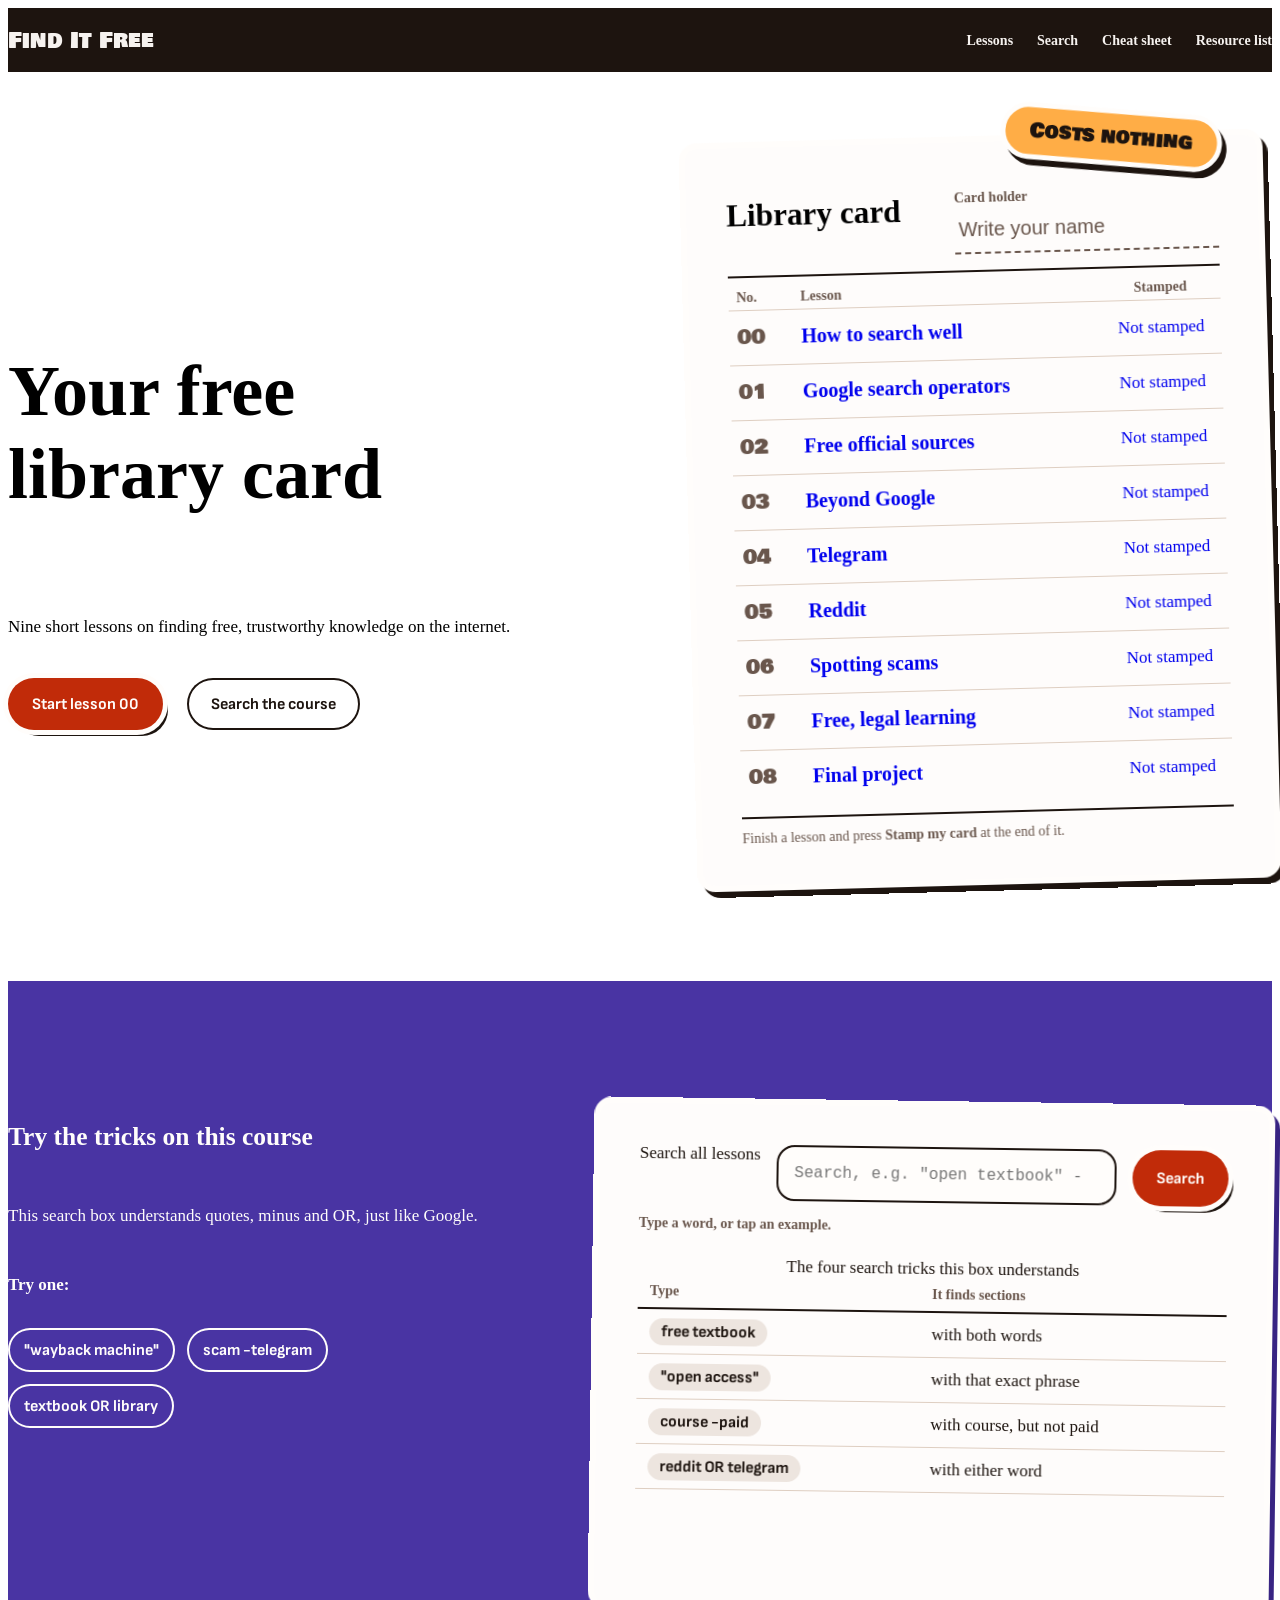
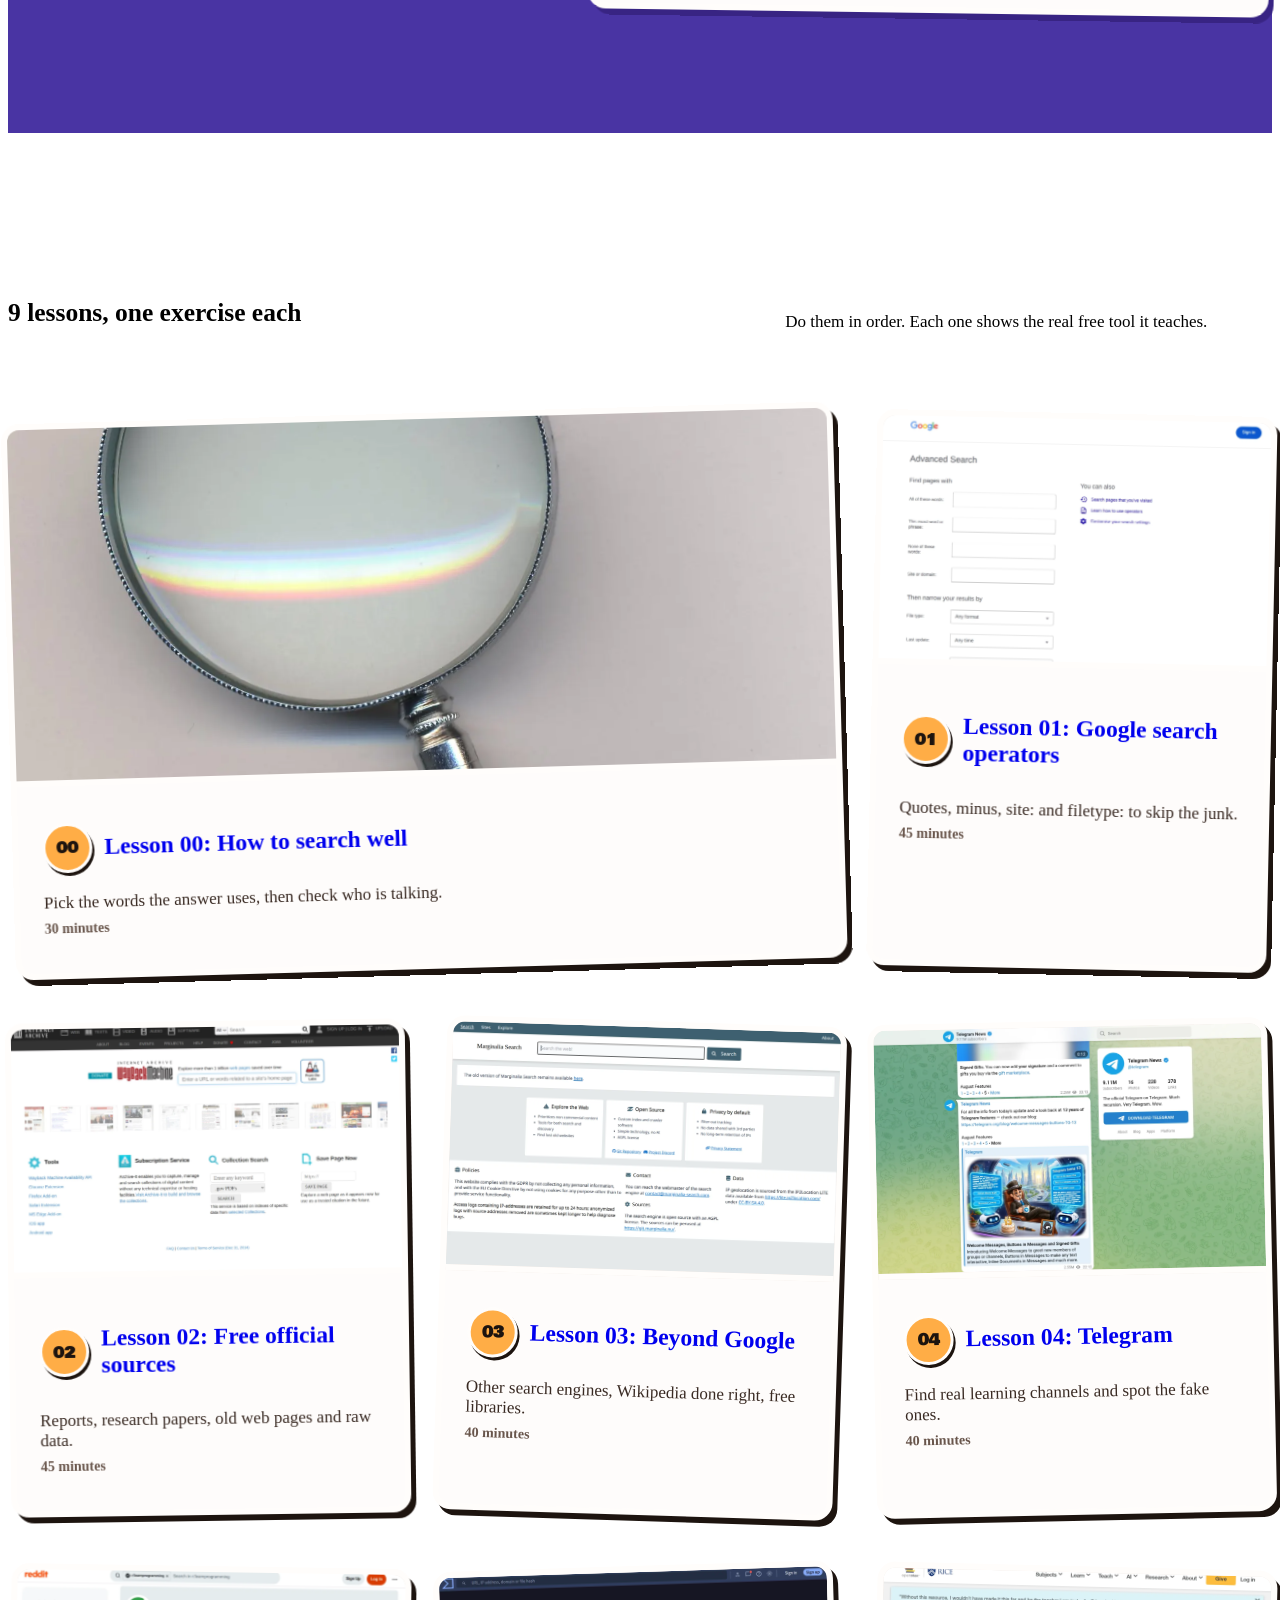
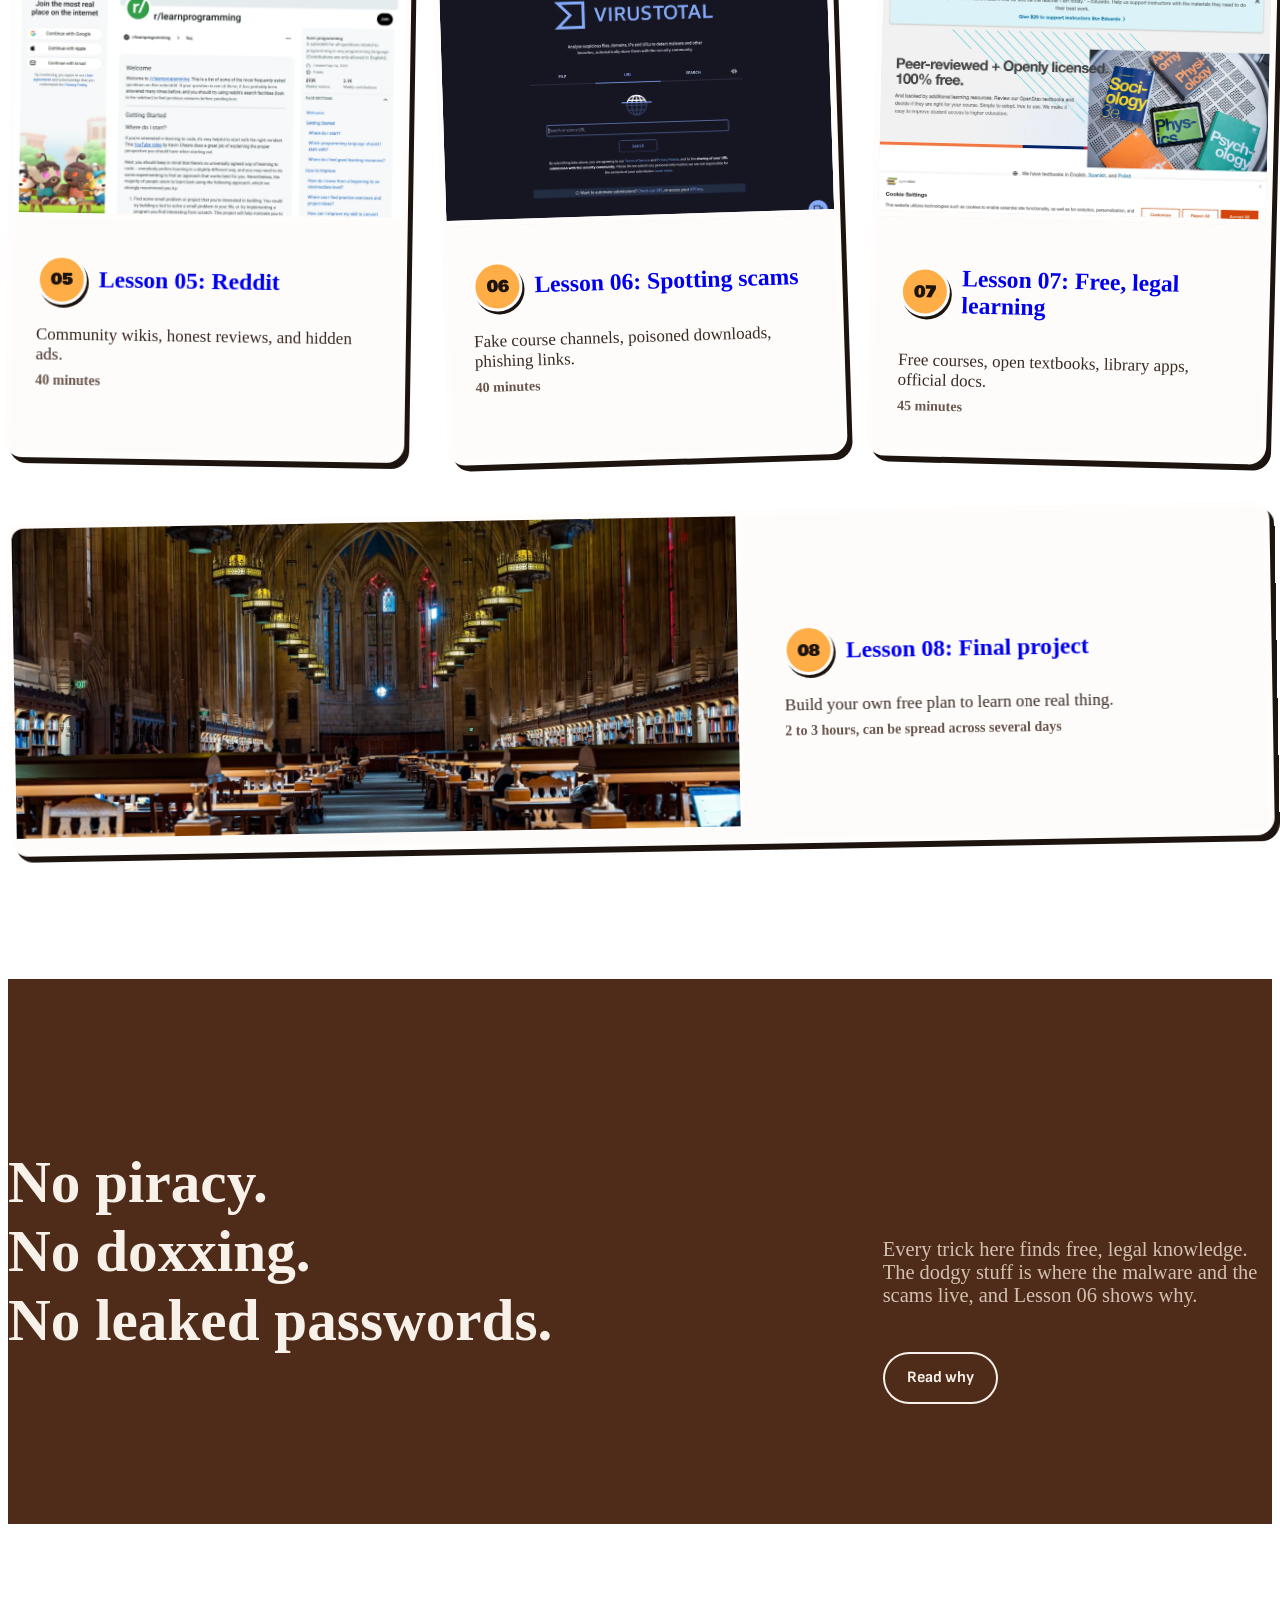
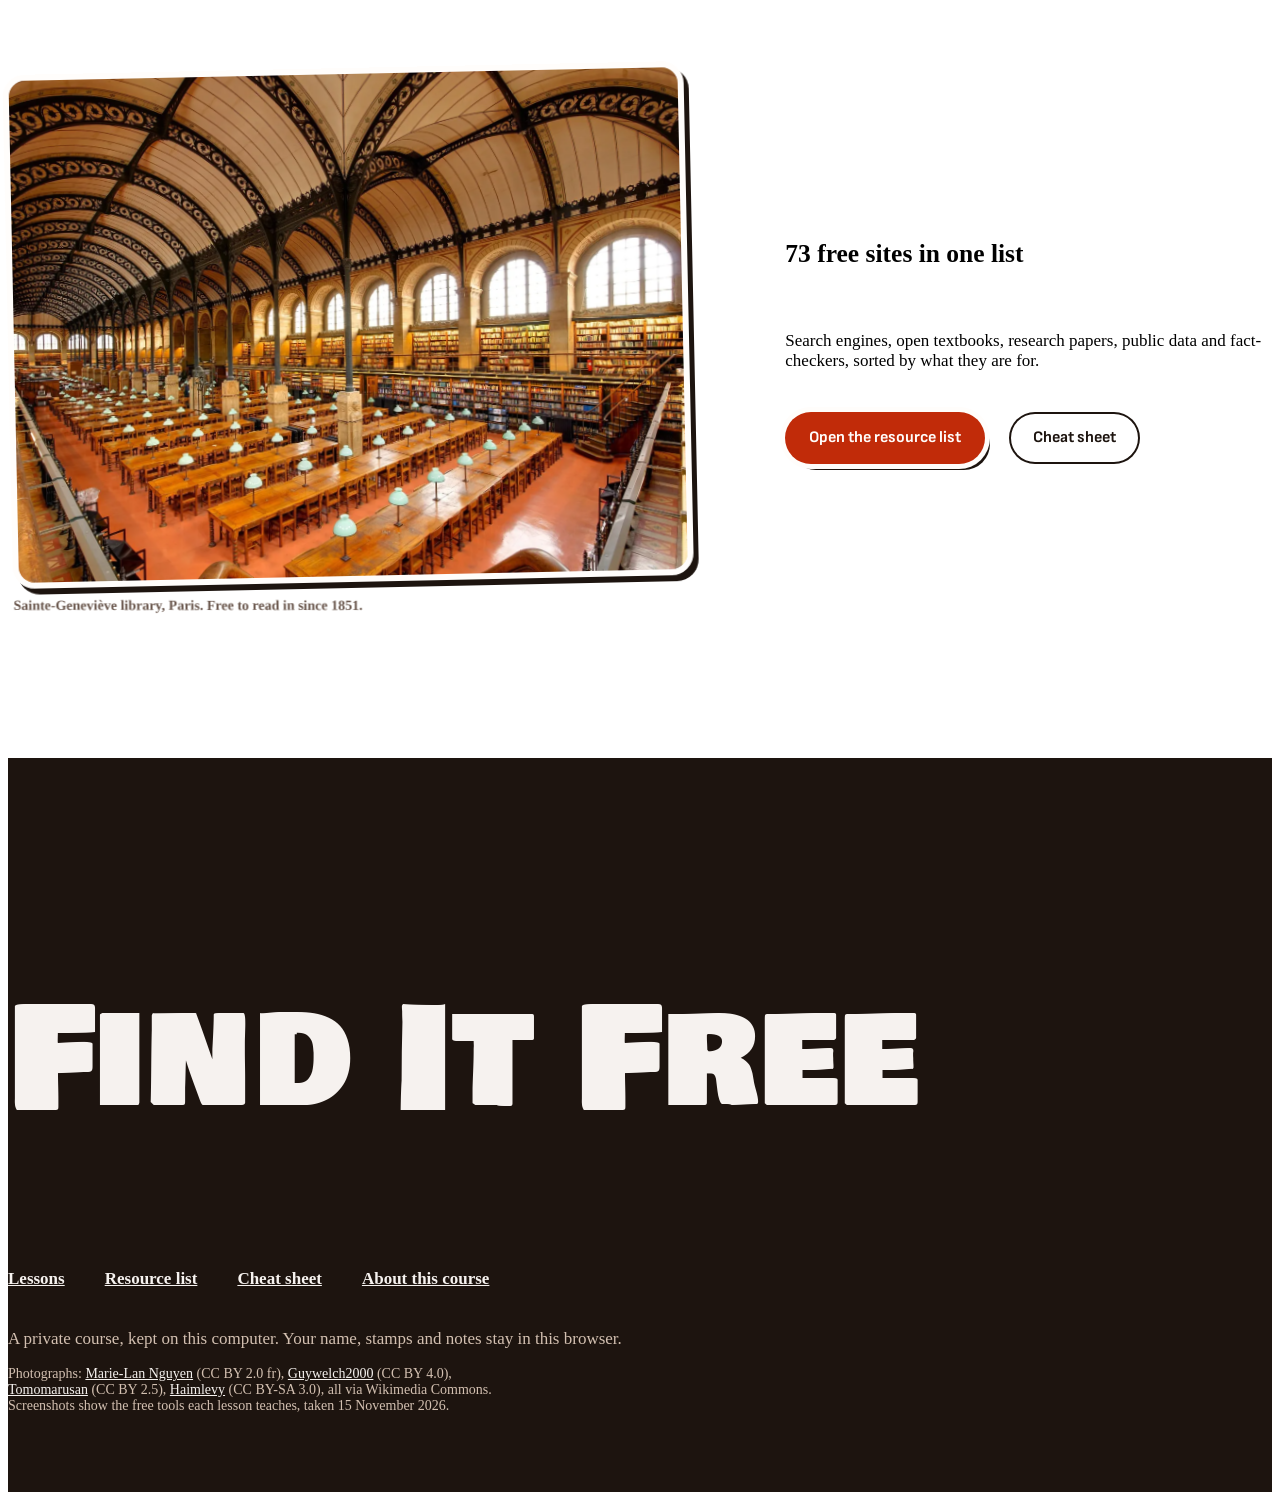
==== site/index.html @ 1a59c0ac "feat: add Find It Free course site with library card, course search and lesson reader" ====
<!doctype html>
<html lang="en">
<head>
<meta charset="utf-8">
<meta name="viewport" content="width=device-width, initial-scale=1">
<title>Find It Free</title>
<meta name="description" content="A free beginner course on finding free, trustworthy knowledge online with Google, Telegram and Reddit, and on dodging scams.">
<link rel="icon" href="assets/favicon.svg" type="image/svg+xml">
<link rel="preconnect" href="https://fonts.googleapis.com">
<link rel="preconnect" href="https://fonts.gstatic.com" crossorigin>
<link href="https://fonts.googleapis.com/css2?family=Bowlby+One+SC&family=Sofia+Sans:wght@400;700&display=swap" rel="stylesheet">
<link rel="stylesheet" href="assets/style.css">
</head>
<body>
<a class="skip" href="#main">Skip to the lessons</a>

<header class="nav">
  <div class="container nav__inner">
    <a class="wordmark" href="index.html">Find It Free</a>
    <nav aria-label="Main">
      <ul class="nav__links">
        <li><a href="#lessons">Lessons</a></li>
        <li><a href="#search">Search</a></li>
        <li><a href="lesson.html?l=cheatsheet">Cheat sheet</a></li>
        <li><a href="lesson.html?l=resources">Resource list</a></li>
      </ul>
    </nav>
  </div>
</header>

<main id="main">
  <section class="hero" aria-labelledby="hero-title">
    <div class="container hero__grid">
      <div class="hero__text">
        <h1 id="hero-title">Your free library card</h1>
        <p class="lead">Nine short lessons on finding free, trustworthy knowledge on the internet.</p>
        <div class="actions">
          <a class="btn btn--primary" id="hero-start" href="lesson.html?l=00-how-to-search-well">Start lesson 00</a>
          <a class="btn" href="#search">Search the course</a>
        </div>
      </div>

      <figure class="card-wrap">
        <div class="libcard" aria-labelledby="card-title">
          <div class="libcard__top">
            <h2 id="card-title" class="libcard__title">Library card</h2>
            <label class="libcard__holder">
              <span>Card holder</span>
              <input id="holder" type="text" autocomplete="off" maxlength="40" placeholder="Write your name">
            </label>
          </div>
          <div class="libcard__cols" aria-hidden="true"><span>No.</span><span>Lesson</span><span>Stamped</span></div>
          <ol class="libcard__rows" role="list">
<!-- build:card -->
      <li><a href="lesson.html?l=00-how-to-search-well"><span class="card-no num">00</span><span class="card-title">How to search well</span><span class="card-stamp" data-stamp="00-how-to-search-well"></span></a></li>
      <li><a href="lesson.html?l=01-google-search-operators"><span class="card-no num">01</span><span class="card-title">Google search operators</span><span class="card-stamp" data-stamp="01-google-search-operators"></span></a></li>
      <li><a href="lesson.html?l=02-google-free-sources"><span class="card-no num">02</span><span class="card-title">Free official sources</span><span class="card-stamp" data-stamp="02-google-free-sources"></span></a></li>
      <li><a href="lesson.html?l=03-beyond-google"><span class="card-no num">03</span><span class="card-title">Beyond Google</span><span class="card-stamp" data-stamp="03-beyond-google"></span></a></li>
      <li><a href="lesson.html?l=04-telegram"><span class="card-no num">04</span><span class="card-title">Telegram</span><span class="card-stamp" data-stamp="04-telegram"></span></a></li>
      <li><a href="lesson.html?l=05-reddit"><span class="card-no num">05</span><span class="card-title">Reddit</span><span class="card-stamp" data-stamp="05-reddit"></span></a></li>
      <li><a href="lesson.html?l=06-spotting-scams"><span class="card-no num">06</span><span class="card-title">Spotting scams</span><span class="card-stamp" data-stamp="06-spotting-scams"></span></a></li>
      <li><a href="lesson.html?l=07-free-legal-learning"><span class="card-no num">07</span><span class="card-title">Free, legal learning</span><span class="card-stamp" data-stamp="07-free-legal-learning"></span></a></li>
      <li><a href="lesson.html?l=08-final-project"><span class="card-no num">08</span><span class="card-title">Final project</span><span class="card-stamp" data-stamp="08-final-project"></span></a></li>
<!-- /build:card -->
          </ol>
          <p class="libcard__foot" id="card-foot" role="status">Finish a lesson and press <strong>Stamp my card</strong> at the end of it.</p>
        </div>
        <figcaption class="tag">Costs nothing</figcaption>
      </figure>
    </div>
  </section>

  <section class="search-band" id="search" aria-labelledby="search-title">
    <div class="container search-band__grid">
      <div class="search-band__head">
        <h2 id="search-title">Try the tricks on this course</h2>
        <p class="lead">This search box understands quotes, minus and OR, just like Google.</p>
        <p class="search-band__try">Try one:</p>
        <ul class="chips" role="list">
          <li><button type="button" class="chip" data-q='"wayback machine"'>"wayback machine"</button></li>
          <li><button type="button" class="chip" data-q="scam -telegram">scam -telegram</button></li>
          <li><button type="button" class="chip" data-q="textbook OR library">textbook OR library</button></li>
        </ul>
      </div>
      <div class="search-box">
        <form id="search-form" role="search" action="#search">
          <label class="visually-hidden" for="q">Search all lessons</label>
          <input id="q" name="q" type="search" autocomplete="off" spellcheck="false" placeholder='Search, e.g. "open textbook" -amazon'>
          <button class="btn btn--primary" type="submit">Search</button>
        </form>
        <p class="search-help" id="search-status" role="status" aria-live="polite">Type a word, or tap an example.</p>
        <table class="howto" id="howto">
          <caption class="visually-hidden">The four search tricks this box understands</caption>
          <thead><tr><th scope="col">Type</th><th scope="col">It finds sections</th></tr></thead>
          <tbody>
            <tr><td><kbd>free textbook</kbd></td><td>with both words</td></tr>
            <tr><td><kbd>"open access"</kbd></td><td>with that exact phrase</td></tr>
            <tr><td><kbd>course -paid</kbd></td><td>with course, but not paid</td></tr>
            <tr><td><kbd>reddit OR telegram</kbd></td><td>with either word</td></tr>
          </tbody>
        </table>
        <ol class="results" id="results" role="list"></ol>
        <noscript><p class="search-help">The search box needs JavaScript. Every lesson is still listed below.</p></noscript>
      </div>
    </div>
  </section>

  <section class="lessons" id="lessons" aria-labelledby="lessons-title">
    <div class="container">
      <div class="lessons__head">
        <h2 id="lessons-title"><!-- build:count -->
9<!-- /build:count --> lessons, one exercise each</h2>
        <p class="lead">Do them in order. Each one shows the real free tool it teaches.</p>
      </div>
      <ol class="lesson-grid" role="list">
<!-- build:grid -->
      <li class="lesson-card" style="--tilt: -1.6deg">
        <a href="lesson.html?l=00-how-to-search-well">
          <span class="shot" data-slot="lesson-00" data-kind="photo" data-alt="A magnifying glass with a black handle on white paper"><img src="images/magnifying-glass.webp" alt="A magnifying glass with a black handle on white paper" loading="lazy" decoding="async" style="object-position: 50% 30%"></span>
          <span class="lesson-card__text">
            <span class="lesson-card__head"><span class="disc num" aria-hidden="true">00</span><h3><span class="visually-hidden">Lesson 00: </span>How to search well</h3></span>
            <span class="lesson-card__blurb">Pick the words the answer uses, then check who is talking.</span>
            <small>30 minutes<span class="card-done" data-done="00-how-to-search-well"></span></small>
          </span>
        </a>
      </li>
      <li class="lesson-card" style="--tilt: 1.2deg">
        <a href="lesson.html?l=01-google-search-operators">
          <span class="shot" data-slot="lesson-01" data-kind="product" data-alt="Google Advanced Search, with boxes for exact phrase, none of these words, and site"><img src="images/google-advanced.webp" alt="Google Advanced Search, with boxes for exact phrase, none of these words, and site" loading="lazy" decoding="async" style="object-position: 0% 30%"></span>
          <span class="lesson-card__text">
            <span class="lesson-card__head"><span class="disc num" aria-hidden="true">01</span><h3><span class="visually-hidden">Lesson 01: </span>Google search operators</h3></span>
            <span class="lesson-card__blurb">Quotes, minus, site: and filetype: to skip the junk.</span>
            <small>45 minutes<span class="card-done" data-done="01-google-search-operators"></span></small>
          </span>
        </a>
      </li>
      <li class="lesson-card" style="--tilt: -0.8deg">
        <a href="lesson.html?l=02-google-free-sources">
          <span class="shot" data-slot="lesson-02" data-kind="product" data-alt="The Wayback Machine home page with its search box"><img src="images/wayback.webp" alt="The Wayback Machine home page with its search box" loading="lazy" decoding="async" style="object-position: 40% 20%"></span>
          <span class="lesson-card__text">
            <span class="lesson-card__head"><span class="disc num" aria-hidden="true">02</span><h3><span class="visually-hidden">Lesson 02: </span>Free official sources</h3></span>
            <span class="lesson-card__blurb">Reports, research papers, old web pages and raw data.</span>
            <small>45 minutes<span class="card-done" data-done="02-google-free-sources"></span></small>
          </span>
        </a>
      </li>
      <li class="lesson-card" style="--tilt: 1.8deg">
        <a href="lesson.html?l=03-beyond-google">
          <span class="shot" data-slot="lesson-03" data-kind="product" data-alt="Marginalia Search, a search engine for small non-commercial websites"><img src="images/marginalia.webp" alt="Marginalia Search, a search engine for small non-commercial websites" loading="lazy" decoding="async" style="object-position: 20% 0%"></span>
          <span class="lesson-card__text">
            <span class="lesson-card__head"><span class="disc num" aria-hidden="true">03</span><h3><span class="visually-hidden">Lesson 03: </span>Beyond Google</h3></span>
            <span class="lesson-card__blurb">Other search engines, Wikipedia done right, free libraries.</span>
            <small>40 minutes<span class="card-done" data-done="03-beyond-google"></span></small>
          </span>
        </a>
      </li>
      <li class="lesson-card" style="--tilt: -1.2deg">
        <a href="lesson.html?l=04-telegram">
          <span class="shot" data-slot="lesson-04" data-kind="product" data-alt="A public Telegram channel read in a web browser, showing subscribers and views"><img src="images/telegram.webp" alt="A public Telegram channel read in a web browser, showing subscribers and views" loading="lazy" decoding="async" style="object-position: 50% 0%"></span>
          <span class="lesson-card__text">
            <span class="lesson-card__head"><span class="disc num" aria-hidden="true">04</span><h3><span class="visually-hidden">Lesson 04: </span>Telegram</h3></span>
            <span class="lesson-card__blurb">Find real learning channels and spot the fake ones.</span>
            <small>40 minutes<span class="card-done" data-done="04-telegram"></span></small>
          </span>
        </a>
      </li>
      <li class="lesson-card" style="--tilt: 0.9deg">
        <a href="lesson.html?l=05-reddit">
          <span class="shot" data-slot="lesson-05" data-kind="product" data-alt="The r/learnprogramming FAQ wiki page on Reddit"><img src="images/reddit-wiki.webp" alt="The r/learnprogramming FAQ wiki page on Reddit" loading="lazy" decoding="async" style="object-position: 60% 20%"></span>
          <span class="lesson-card__text">
            <span class="lesson-card__head"><span class="disc num" aria-hidden="true">05</span><h3><span class="visually-hidden">Lesson 05: </span>Reddit</h3></span>
            <span class="lesson-card__blurb">Community wikis, honest reviews, and hidden ads.</span>
            <small>40 minutes<span class="card-done" data-done="05-reddit"></span></small>
          </span>
        </a>
      </li>
      <li class="lesson-card" style="--tilt: -1.8deg">
        <a href="lesson.html?l=06-spotting-scams">
          <span class="shot" data-slot="lesson-06" data-kind="product" data-alt="VirusTotal, where you can check a link or file for malware"><img src="images/virustotal.webp" alt="VirusTotal, where you can check a link or file for malware" loading="lazy" decoding="async" style="object-position: 50% 10%"></span>
          <span class="lesson-card__text">
            <span class="lesson-card__head"><span class="disc num" aria-hidden="true">06</span><h3><span class="visually-hidden">Lesson 06: </span>Spotting scams</h3></span>
            <span class="lesson-card__blurb">Fake course channels, poisoned downloads, phishing links.</span>
            <small>40 minutes<span class="card-done" data-done="06-spotting-scams"></span></small>
          </span>
        </a>
      </li>
      <li class="lesson-card" style="--tilt: 1.4deg">
        <a href="lesson.html?l=07-free-legal-learning">
          <span class="shot" data-slot="lesson-07" data-kind="product" data-alt="OpenStax, free peer-reviewed textbooks, with sociology and physics covers"><img src="images/openstax.webp" alt="OpenStax, free peer-reviewed textbooks, with sociology and physics covers" loading="lazy" decoding="async" style="object-position: 100% 45%"></span>
          <span class="lesson-card__text">
            <span class="lesson-card__head"><span class="disc num" aria-hidden="true">07</span><h3><span class="visually-hidden">Lesson 07: </span>Free, legal learning</h3></span>
            <span class="lesson-card__blurb">Free courses, open textbooks, library apps, official docs.</span>
            <small>45 minutes<span class="card-done" data-done="07-free-legal-learning"></span></small>
          </span>
        </a>
      </li>
      <li class="lesson-card" style="--tilt: -1deg">
        <a href="lesson.html?l=08-final-project">
          <span class="shot" data-slot="lesson-08" data-kind="photo" data-alt="A gothic university reading room with long tables and chandeliers"><img src="images/reading-room-seattle.webp" alt="A gothic university reading room with long tables and chandeliers" loading="lazy" decoding="async" style="object-position: 50% 50%"></span>
          <span class="lesson-card__text">
            <span class="lesson-card__head"><span class="disc num" aria-hidden="true">08</span><h3><span class="visually-hidden">Lesson 08: </span>Final project</h3></span>
            <span class="lesson-card__blurb">Build your own free plan to learn one real thing.</span>
            <small>2 to 3 hours, can be spread across several days<span class="card-done" data-done="08-final-project"></span></small>
          </span>
        </a>
      </li>
<!-- /build:grid -->
      </ol>
    </div>
  </section>

  <section class="refuse" aria-labelledby="refuse-title">
    <div class="container refuse__grid">
      <h2 id="refuse-title" class="display-s">No piracy.<br> No doxxing.<br> No leaked passwords.</h2>
      <div class="refuse__side">
        <p>Every trick here finds free, legal knowledge. The dodgy stuff is where the malware and the scams live, and Lesson 06 shows why.</p>
        <a class="btn btn--light" href="lesson.html?l=about#what-this-course-will-not-teach-and-why">Read why</a>
      </div>
    </div>
  </section>

  <section class="library" aria-labelledby="library-title">
    <div class="container library__grid">
      <figure class="library__photo">
        <span class="shot shot--big" data-slot="library" data-kind="photo" data-alt="A public library reading room"><img src="images/reading-room-paris.webp" alt="The iron-vaulted reading room of the Sainte-Genevi&egrave;ve library in Paris, with long tables and green lamps" loading="lazy" decoding="async"></span>
        <figcaption>Sainte-Genevi&egrave;ve library, Paris. Free to read in since 1851.</figcaption>
      </figure>
      <div class="library__text">
        <h2 id="library-title"><!-- build:sites -->
73<!-- /build:sites --> free sites in one list</h2>
        <p class="lead">Search engines, open textbooks, research papers, public data and fact-checkers, sorted by what they are for.</p>
        <div class="actions">
          <a class="btn btn--primary" href="lesson.html?l=resources">Open the resource list</a>
          <a class="btn" href="lesson.html?l=cheatsheet">Cheat sheet</a>
        </div>
      </div>
    </div>
  </section>
</main>

<footer class="footer">
  <div class="container">
    <p class="footer__mark">Find It Free</p>
    <ul class="footer__links" role="list">
      <li><a href="#lessons">Lessons</a></li>
      <li><a href="lesson.html?l=resources">Resource list</a></li>
      <li><a href="lesson.html?l=cheatsheet">Cheat sheet</a></li>
      <li><a href="lesson.html?l=about">About this course</a></li>
    </ul>
    <p class="footer__note">A private course, kept on this computer. Your name, stamps and notes stay in this browser.</p>
    <p class="footer__credits" data-credits>Photographs: <a href="https://commons.wikimedia.org/wiki/File:Salle_de_lecture_Bibliotheque_Sainte-Genevieve_n03.jpg">Marie-Lan Nguyen</a> (CC BY 2.0 fr), <a href="https://commons.wikimedia.org/wiki/File:Suzzallo_Reading_Room_University_of_Washington_restoration_Seattle_Washington_2026.jpg">Guywelch2000</a> (CC BY 4.0), <a href="https://commons.wikimedia.org/w/index.php?curid=621952">Tomomarusan</a> (CC BY 2.5), <a href="https://commons.wikimedia.org/w/index.php?curid=15309871">Haimlevy</a> (CC BY-SA 3.0), all via Wikimedia Commons. Screenshots show the free tools each lesson teaches, taken 15 November 2026.</p>
  </div>
</footer>

<script src="assets/course-data.js"></script>
<script src="assets/app.js"></script>
</body>
</html>
---- site/assets/style.css ----
/* Hallmark · shape: Catalogue (a card index of lessons) · genre: playful · theme: Sticker (deal 2/3, seed fun-non-corporate-course-teaching-3943·2b06079f·2026-11-15·r0), recoloured by request (red-orange, orange, brown, white, black, indigo) · job: join · draw: manual
 * hero: Stage, the library card on 7 columns · nav: edge-aligned, wordmark and four links · footer: mast · imagery: screenshots 7 (the tools each lesson teaches), library photos 4 (Wikimedia Commons) · signature: the library card that gets a date stamp per finished lesson · sticker: sheet
 * axes: light/display-heavy/chromatic-red-orange · posture: full-palette (vermilion acts, marigold marks, brown band, indigo field) · contrast: pass · fold: pass · v2.0.0 */
/* Hallmark · pre-emit critique: P4 H4 E4 S4 R3 V4 · weakest: R (nine identical-shape lesson cards), broken with alternate tilts, a lead card spanning two columns and real screenshots per card */
@import url("../tokens.css");
@import url("../base.css");

/* ---------- Page ---------- */
body { font-size: 1.0625rem; }
a:hover { text-decoration-color: var(--color-accent); }
.num { font-variant-numeric: tabular-nums; }
.skip { position: absolute; left: var(--space-md); top: -100px; z-index: var(--z-tooltip); background: var(--color-ink); color: var(--color-paper); padding: var(--space-xs) var(--space-md); border-radius: var(--radius-pill); }
.skip:focus-visible { top: var(--space-md); }
:focus-visible { outline: 3px solid var(--color-focus); outline-offset: 3px; }

/* ---------- Buttons ---------- */
.btn { display: inline-flex; align-items: center; justify-content: center; min-height: 52px; padding: 0 var(--space-lg); border: 0; border-radius: var(--radius-pill); background: transparent; color: var(--color-ink); font-family: var(--font-body); font-weight: 700; font-size: var(--text-md); text-decoration: none; cursor: pointer; box-shadow: inset 0 0 0 2px var(--color-ink); transition: translate var(--dur-micro) var(--ease-out), background-color var(--dur-micro) var(--ease-out), box-shadow var(--dur-micro) var(--ease-out); }
.btn:hover { background: var(--color-paper-2); }
.btn:active { translate: 1px 1px; }
.btn--primary { background: var(--color-accent); color: var(--color-accent-ink); box-shadow: 0 0 0 5px var(--color-white), var(--shadow-card); }
.btn--primary:hover { background: var(--color-accent-deep); }
.btn--primary:active { translate: 4px 5px; box-shadow: 0 0 0 5px var(--color-white), var(--shadow-press); }
.btn--light { color: var(--color-brown-ink); box-shadow: inset 0 0 0 2px var(--color-brown-ink); }
.btn--light:hover { background: var(--color-ink-2); }
.btn:disabled { opacity: 0.5; cursor: not-allowed; }
.actions { display: flex; flex-wrap: wrap; gap: var(--space-md) var(--space-lg); align-items: center; }

/* ---------- Nav ---------- */
.nav { position: sticky; top: 0; z-index: var(--z-sticky-nav); background: var(--color-ink); color: var(--color-paper); }
.nav__inner { display: flex; align-items: center; justify-content: space-between; gap: var(--space-lg); min-height: 64px; }
.wordmark { font-family: var(--font-display); font-size: 1.375rem; color: var(--color-paper); text-decoration: none; white-space: nowrap; }
.wordmark:hover { color: var(--color-accent-2); }
.nav__links { display: flex; gap: var(--space-lg); list-style: none; margin: 0; padding: 0; }
.nav__links a { color: var(--color-paper); font-weight: 700; font-size: var(--text-sm); text-decoration: none; padding: var(--space-xs) 0; }
.nav__links a:hover { color: var(--color-accent-2); text-decoration: underline; text-decoration-thickness: 2px; }

/* ---------- Hero: the library card ---------- */
.hero { padding-block: var(--space-2xl) var(--space-3xl); }
.hero__grid { display: grid; grid-template-columns: minmax(0, 6fr) minmax(0, 6fr); gap: var(--space-3xl); align-items: center; min-height: calc(100svh - 64px - var(--space-2xl) - var(--space-3xl)); }
.hero__text { display: grid; gap: var(--space-lg); }
.hero h1 { font-size: min(var(--text-display), 4.5rem); max-width: 13ch; }

.card-wrap { --card-tilt: -1.5deg; position: relative; margin: 0; rotate: var(--card-tilt); animation: stuck-down var(--dur-long) var(--ease-out) both; animation-delay: 120ms; }
@keyframes stuck-down { from { opacity: 0; translate: 0 24px; rotate: -6deg; } to { opacity: 1; translate: 0 0; rotate: var(--card-tilt); } }
.libcard { background: var(--color-paper-3); border: 6px solid var(--color-white); border-radius: var(--radius-card); box-shadow: var(--shadow-card); padding: var(--space-lg) var(--space-xl) var(--space-lg); }
.libcard__top { display: flex; flex-wrap: wrap; align-items: end; justify-content: space-between; gap: var(--space-md); padding-bottom: var(--space-md); border-bottom: var(--rule-bar) solid var(--color-ink); }
.libcard__title { font-size: var(--text-2xl); max-width: none; }
.libcard__holder { display: grid; gap: var(--space-3xs); font-size: var(--text-sm); font-weight: 700; color: var(--color-muted); }
.libcard__holder input { width: min(16rem, 60vw); min-height: 44px; border: 0; border-bottom: var(--rule-bar) dashed var(--color-muted); background: transparent; color: var(--color-ink); font-size: var(--text-lg); font-weight: 700; padding: 0 var(--space-2xs); }
.libcard__holder input::placeholder { color: var(--color-muted); font-weight: 400; }
.libcard__holder input:focus-visible { outline-offset: 2px; border-bottom-color: var(--color-focus); }
.libcard__cols, .libcard__rows a { display: grid; grid-template-columns: 3rem minmax(0, 1fr) 6.5rem; gap: var(--space-md); align-items: center; }
.libcard__cols { padding: var(--space-sm) var(--space-xs) var(--space-2xs); font-size: var(--text-sm); font-weight: 700; color: var(--color-muted); }
.libcard__cols span:last-child { text-align: center; }
.libcard__rows { list-style: none; margin: 0; padding: 0; }
.libcard__rows li { border-top: var(--rule-hair) solid var(--color-rule); }
.libcard__rows a { min-height: 46px; padding: var(--space-2xs) var(--space-xs); text-decoration: none; border-radius: 8px; transition: background-color var(--dur-micro) var(--ease-out); }
.libcard__rows a:hover { background: var(--color-paper-2); }
.libcard__rows a:hover .card-title { text-decoration: underline; text-decoration-color: var(--color-accent); text-decoration-thickness: 2px; }
.card-no { font-family: var(--font-display); font-size: var(--text-lg); color: var(--color-muted); }
.card-title { font-weight: 700; font-size: var(--text-lg); line-height: 1.25; }
.card-stamp { display: flex; justify-content: center; }
.libcard__foot { margin-top: var(--space-sm); padding-top: var(--space-sm); border-top: var(--rule-bar) solid var(--color-ink); font-size: var(--text-sm); color: var(--color-muted); }
.tag { position: absolute; top: calc(var(--space-lg) * -1); right: var(--space-xl); rotate: 6deg; background: var(--color-accent-2); color: var(--color-ink); font-family: var(--font-display); font-size: var(--text-lg); padding: var(--space-xs) var(--space-lg); border: 5px solid var(--color-white); border-radius: var(--radius-pill); box-shadow: var(--shadow-card); }

/* The stamp: what you earn. Vermilion acts. */
.stamp { display: inline-block; rotate: -6deg; background: var(--color-accent); color: var(--color-accent-ink); font-family: var(--font-display); font-size: var(--text-sm); line-height: 1; padding: var(--space-xs) var(--space-sm); border: 3px solid var(--color-white); border-radius: var(--radius-pill); box-shadow: 2px 3px 0 var(--color-ink); white-space: nowrap; }
.stamp--big { font-size: var(--text-xl); padding: var(--space-xs) var(--space-lg); border-width: 5px; box-shadow: var(--shadow-card); }
.stamp.lands { animation: stamp-lands var(--dur-short) var(--ease-out); }
@keyframes stamp-lands { from { scale: 1.3; opacity: 0; } to { scale: 1; opacity: 1; } }

/* ---------- Search band: the indigo field ---------- */
.search-band { background: var(--color-indigo); color: var(--color-indigo-ink); padding-block: var(--section-gap-s); }
.search-band__grid { display: grid; grid-template-columns: minmax(0, 5fr) minmax(0, 7fr); gap: var(--space-3xl); align-items: start; }
.search-band__head { display: grid; gap: var(--space-md); }
.search-band__try { font-weight: 700; margin-top: var(--space-md); }
.chips { display: flex; flex-wrap: wrap; gap: var(--space-sm); list-style: none; margin: 0; padding: 0; }
.chip { min-height: 44px; padding: 0 var(--space-md); border: 0; border-radius: var(--radius-pill); background: transparent; color: var(--color-indigo-ink); font-family: var(--font-body); font-weight: 700; font-size: var(--text-md); cursor: pointer; box-shadow: inset 0 0 0 2px var(--color-indigo-ink); transition: background-color var(--dur-micro) var(--ease-out), color var(--dur-micro) var(--ease-out); }
.chip:hover { background: var(--color-indigo-ink); color: var(--color-indigo-deep); }
.search-box { background: var(--color-paper-3); color: var(--color-ink); border: 6px solid var(--color-white); border-radius: var(--radius-card); box-shadow: 5px 6px 0 var(--color-indigo-deep); padding: var(--space-xl); rotate: 0.8deg; min-height: 420px; }
.search-box form { display: flex; gap: var(--space-md); }
.search-box input { flex: 1; min-width: 0; min-height: 56px; padding: 0 var(--space-md); border: 2px solid var(--color-ink); border-radius: var(--radius-card); background: var(--color-white); color: var(--color-ink); font-family: var(--font-code); font-size: var(--text-md); }
.search-box input:focus-visible { outline-offset: 2px; }
.search-help { margin-top: var(--space-md); font-size: var(--text-sm); font-weight: 700; color: var(--color-muted); }
.results { list-style: none; margin: var(--space-md) 0 0; padding: 0; max-height: 34rem; overflow-y: auto; }
.results li + li { border-top: var(--rule-hair) solid var(--color-rule); }
.results a { display: grid; gap: var(--space-3xs); padding: var(--space-md) var(--space-xs); text-decoration: none; border-radius: 8px; }
.results a:hover { background: var(--color-paper-2); }
.results__where { font-size: var(--text-sm); font-weight: 700; color: var(--color-muted); }
.results__head { font-weight: 700; font-size: var(--text-lg); }
.results__snip { font-size: var(--text-sm); line-height: 1.5; color: var(--color-ink-2); }
.howto { width: 100%; margin-top: var(--space-lg); border-collapse: collapse; }
.howto th { text-align: left; font-size: var(--text-sm); font-weight: 700; color: var(--color-muted); padding: var(--space-xs) var(--space-sm); border-bottom: var(--rule-bar) solid var(--color-ink); }
.howto td { padding: var(--space-sm); border-bottom: var(--rule-hair) solid var(--color-rule); }
.howto kbd { font-family: var(--font-body); font-weight: 700; font-size: var(--text-md); background: var(--color-paper-2); border-radius: var(--radius-pill); padding: var(--space-2xs) var(--space-sm); white-space: nowrap; }
mark { background: var(--color-accent-2); color: var(--color-ink); border-radius: 4px; padding: 0 var(--space-3xs); }

/* ---------- The lessons ---------- */
.lessons { padding-block: var(--section-gap); }
.lessons__head { display: grid; grid-template-columns: minmax(0, 7fr) minmax(0, 5fr); gap: var(--space-md); align-items: end; column-gap: var(--space-3xl); margin-bottom: var(--space-2xl); }
.lesson-grid { display: grid; grid-template-columns: repeat(3, minmax(0, 1fr)); gap: var(--space-2xl) var(--gap-columns); list-style: none; margin: 0; padding: 0; }
.lesson-card { rotate: var(--tilt, 0deg); }
.lesson-card > a { display: grid; grid-template-rows: auto 1fr; height: 100%; background: var(--color-paper-3); border: 6px solid var(--color-white); border-radius: var(--radius-card); box-shadow: var(--shadow-card); text-decoration: none; overflow: hidden; transition: translate var(--dur-micro) var(--ease-out), rotate var(--dur-micro) var(--ease-out), box-shadow var(--dur-micro) var(--ease-out); }
.lesson-card > a:hover { translate: 0 -2px; rotate: 1deg; }
.lesson-card > a:active { translate: 4px 5px; box-shadow: var(--shadow-press); }
.lesson-card:first-child { grid-column: span 2; }
.lesson-card:last-child { grid-column: 1 / -1; }
.lesson-card:last-child > a { grid-template-columns: minmax(0, 7fr) minmax(0, 5fr); grid-template-rows: none; }
.lesson-card:last-child .shot { aspect-ratio: 21 / 9; border-bottom: 0; border-right: 6px solid var(--color-white); }
.lesson-card:last-child .lesson-card__text { align-content: center; padding: var(--space-xl); }
.lesson-card .shot { aspect-ratio: 16 / 10; border-bottom: 6px solid var(--color-white); }
.lesson-card:first-child .shot { aspect-ratio: 21 / 9; }
.lesson-card__text { display: grid; gap: var(--space-xs); padding: var(--space-lg) var(--space-lg) var(--space-lg); align-content: start; }
.lesson-card__head { display: flex; gap: var(--space-sm); align-items: center; }
.lesson-card h3 { font-size: var(--text-title); }
.lesson-card__blurb { color: var(--color-ink-2); }
.lesson-card small { font-size: var(--text-sm); font-weight: 700; color: var(--color-muted); }
.disc { display: inline-grid; place-items: center; flex-shrink: 0; width: 2.75rem; height: 2.75rem; border-radius: 50%; background: var(--color-accent-2); color: var(--color-ink); font-family: var(--font-display); font-size: var(--text-md); border: 3px solid var(--color-white); box-shadow: 2px 3px 0 var(--color-ink); }
.disc--big { width: 5.5rem; height: 5.5rem; font-size: var(--text-2xl); border-width: 5px; box-shadow: var(--shadow-card); rotate: -4deg; }

/* ---------- The refusals: brown band ---------- */
.refuse { background: var(--color-brown); color: var(--color-brown-ink); padding-block: var(--section-gap-s); }
.refuse__grid { display: grid; grid-template-columns: minmax(0, 8fr) minmax(0, 4fr); gap: var(--space-3xl); align-items: end; }
.refuse h2 { font-size: var(--text-display-s); max-width: none; text-wrap: initial; }
.refuse__side { display: grid; gap: var(--space-lg); justify-items: start; }
.refuse__side p { color: var(--color-brown-mute); font-size: var(--text-lead); }

/* ---------- Library photo split ---------- */
.library { padding-block: var(--section-gap); }
.library__grid { display: grid; grid-template-columns: minmax(0, 7fr) minmax(0, 5fr); gap: var(--space-3xl); align-items: center; }
.library__photo { margin: 0; rotate: -1.2deg; }
.library__photo figcaption { margin-top: var(--space-md); font-size: var(--text-sm); font-weight: 700; color: var(--color-muted); rotate: 1.2deg; }
.library__text { display: grid; gap: var(--space-lg); }

/* ---------- Pictures in die-cut frames ---------- */
.shot { display: block; position: relative; overflow: hidden; background: var(--color-slot); }
.shot > img { position: absolute; inset: 0; width: 100%; height: 100%; object-fit: cover; }
.shot--big, .shot--lesson { aspect-ratio: 4 / 3; border: 6px solid var(--color-white); border-radius: var(--radius-photo); box-shadow: var(--shadow-card); }
.shot--lesson { aspect-ratio: 16 / 9; }

/* ---------- Footer ---------- */
.footer { background: var(--color-ink); color: var(--color-paper); padding-block: var(--space-3xl) var(--space-2xl); }
.footer__mark { font-family: var(--font-display); font-size: clamp(3rem, 11vw, 10rem); line-height: 0.95; color: var(--color-paper); }
.footer__links { display: flex; flex-wrap: wrap; gap: var(--space-md) var(--space-xl); list-style: none; margin: var(--space-xl) 0 0; padding: 0; }
.footer__links a { font-weight: 700; color: var(--color-paper); }
.footer__note { margin-top: var(--space-xl); color: var(--color-brown-mute); }
.footer__credits { margin-top: var(--space-md); max-width: 75ch; font-size: var(--text-sm); color: var(--color-brown-mute); }
.footer__credits a { color: var(--color-paper); }
.footer--small .footer__mark { font-size: clamp(2.5rem, 7vw, 6rem); }

/* ---------- Lesson page ---------- */
.lesson-head { padding-block: var(--space-2xl) var(--space-xl); background: var(--color-paper-2); }
.lesson-head__grid { display: flex; gap: var(--space-xl); align-items: center; }
.lesson-head h1 { font-size: min(var(--text-display), 4rem); max-width: 18ch; }
.lesson-head__meta { margin-top: var(--space-sm); font-weight: 700; color: var(--color-muted); }
.lesson-layout { display: grid; grid-template-columns: minmax(0, 1fr) 21rem; gap: var(--space-3xl); align-items: start; padding-block: var(--space-2xl) var(--space-xl); }
.page-extra .lesson-layout { grid-template-columns: minmax(0, 1fr) 18rem; }

.prose { max-width: 70ch; font-size: 1.125rem; line-height: 1.65; }
.prose:focus { outline: none; }
.prose > * + * { margin-top: var(--space-md); }
.prose h2 { font-size: var(--text-2xl); margin-top: var(--space-2xl); max-width: 26ch; scroll-margin-top: 88px; }
.prose h3 { font-family: var(--font-body); font-weight: 700; font-size: var(--text-xl); margin-top: var(--space-xl); scroll-margin-top: 88px; }
.prose h2 + *, .prose h3 + * { margin-top: var(--space-sm); }
.prose p, .prose li { max-width: 68ch; }
.prose ul, .prose ol { padding-left: 1.4em; }
.prose li + li { margin-top: var(--space-xs); }
.prose li::marker { color: var(--color-accent); font-weight: 700; }
.prose a { color: var(--color-ink); text-decoration-color: var(--color-accent); text-decoration-thickness: 2px; }
.prose a:hover { background: var(--color-accent-2); }
.prose strong { font-weight: 700; }
.prose hr { border: 0; border-top: var(--rule-bar) dashed var(--color-rule); margin-block: var(--space-2xl); }
.prose code { font-family: var(--font-code); font-size: 0.88em; background: var(--color-paper-2); border-radius: 6px; padding: 0.1em 0.35em; overflow-wrap: anywhere; }
.prose pre { background: var(--color-ink); color: var(--color-paper); border-radius: var(--radius-card); padding: var(--space-lg); overflow-x: auto; }
.prose pre code { background: none; padding: 0; color: inherit; font-size: 0.95rem; line-height: 1.7; overflow-wrap: normal; }
.prose blockquote { margin: var(--space-lg) 0 0; padding: var(--space-md) var(--space-lg); background: var(--color-paper-3); border: 3px solid var(--color-accent-2); border-radius: var(--radius-card); }
.prose blockquote > * + * { margin-top: var(--space-xs); }
.prose details { padding: var(--space-md) var(--space-lg); background: var(--color-paper-2); border-radius: var(--radius-card); }
.prose summary { font-weight: 700; cursor: pointer; }
.table-wrap { overflow-x: auto; max-width: 100%; }
.table-wrap:focus-visible { outline-offset: 2px; }
.prose table { width: 100%; border-collapse: collapse; font-size: 1rem; line-height: 1.45; }
.prose th { text-align: left; font-size: var(--text-sm); font-weight: 700; color: var(--color-muted); padding: var(--space-xs) var(--space-sm); border-bottom: var(--rule-bar) solid var(--color-ink); }
.prose td { padding: var(--space-sm); border-bottom: var(--rule-hair) solid var(--color-rule); vertical-align: top; }
.lesson-shot { margin: var(--space-xl) 0 var(--space-md); rotate: -0.8deg; }
.page-extra .prose { max-width: 75ch; }

/* The exercise: the part you do. Marigold edge. */
.exercise { margin-top: var(--space-2xl); padding: var(--space-xl); background: var(--color-paper-3); border: 6px solid var(--color-accent-2); border-radius: var(--radius-card); box-shadow: var(--shadow-card); }
.exercise > * + * { margin-top: var(--space-md); }
.exercise h2 { margin-top: 0; }
.exercise > ol, .exercise > ul { list-style: none; padding-left: 0; counter-reset: step; }
.exercise li.has-tick { position: relative; padding-left: 3rem; counter-increment: step; }
.exercise .tick { position: absolute; left: 0; top: 0.1em; width: 1.75rem; height: 1.75rem; margin: 0; accent-color: var(--color-accent); cursor: pointer; }
.exercise li.has-tick:has(> .tick:checked) { color: var(--color-muted); }

/* The side column */
.side { position: sticky; top: 88px; display: grid; gap: var(--space-xl); }
.side__title { display: block; font-family: var(--font-display); font-size: var(--text-lg); font-weight: 400; line-height: 1.1; }
.side__card { position: relative; display: grid; gap: var(--space-md); justify-items: start; padding: var(--space-lg); background: var(--color-paper-3); border: 6px solid var(--color-white); border-radius: var(--radius-card); box-shadow: var(--shadow-card); rotate: 1deg; }
.side__card .stamp--big { position: absolute; right: var(--space-md); top: calc(var(--space-md) * -1); }
.side__status { font-size: var(--text-sm); color: var(--color-ink-2); }
.side__toc ol { list-style: none; margin: var(--space-sm) 0 0; padding: 0; display: grid; gap: var(--space-2xs); }
.side__toc a { display: block; padding: var(--space-2xs) 0; font-size: var(--text-sm); font-weight: 700; color: var(--color-ink-2); text-decoration: none; }
.side__toc a:hover { color: var(--color-ink); text-decoration: underline; text-decoration-color: var(--color-accent); text-decoration-thickness: 2px; }
.side__notes { display: grid; gap: var(--space-sm); }
.side__notes textarea { width: 100%; padding: var(--space-sm); border: 2px solid var(--color-ink); border-radius: var(--radius-card); background: var(--color-white); color: var(--color-ink); font-size: var(--text-md); line-height: 1.5; resize: vertical; }
.side__hint { font-size: var(--text-sm); color: var(--color-muted); }

.pager { display: flex; justify-content: space-between; gap: var(--space-lg); padding-block: var(--space-xl) var(--space-3xl); }
.pager__link { display: grid; gap: var(--space-3xs); min-width: min(100%, 18rem); padding: var(--space-md) var(--space-lg); background: var(--color-paper-3); border: 6px solid var(--color-white); border-radius: var(--radius-card); box-shadow: var(--shadow-card); text-decoration: none; transition: translate var(--dur-micro) var(--ease-out), box-shadow var(--dur-micro) var(--ease-out); }
.pager__link:hover { translate: 0 -2px; }
.pager__link:active { translate: 4px 5px; box-shadow: var(--shadow-press); }
.pager__link small { font-size: var(--text-sm); font-weight: 700; color: var(--color-muted); }
.pager__link span { font-family: var(--font-display); font-size: var(--text-lg); }
.pager__link--next { margin-left: auto; background: var(--color-accent); color: var(--color-accent-ink); }
.pager__link--next small { color: var(--color-accent-ink); }

/* ---------- Responsive ---------- */
@media (max-width: 75rem) {
  .lesson-card:first-child { grid-column: auto; }
  .lesson-card:first-child .shot { aspect-ratio: 16 / 10; }
  .hero__grid, .search-band__grid, .library__grid { grid-template-columns: minmax(0, 1fr); gap: var(--space-2xl); }
  .hero__grid { min-height: 0; }
  .lesson-grid { grid-template-columns: repeat(2, minmax(0, 1fr)); }
  .lesson-layout, .page-extra .lesson-layout { grid-template-columns: minmax(0, 1fr); }
  .side { position: static; }
}
@media (max-width: 60rem) {
  .nav__links { gap: var(--space-md); }
  .lessons__head, .refuse__grid { grid-template-columns: minmax(0, 1fr); }
}
@media (max-width: 40rem) {
  .nav__links li:nth-child(n+3) { display: none; }
  .hero { padding-block: var(--space-xl) var(--space-2xl); }
  .libcard { padding: var(--space-md); }
  .libcard__cols, .libcard__rows a { grid-template-columns: 2.25rem minmax(0, 1fr) 5.25rem; gap: var(--space-xs); }
  .card-title { font-size: var(--text-md); }
  .card-wrap { --card-tilt: 0deg; }
  .lesson-card, .search-box, .library__photo, .side__card { rotate: 0deg; }
  .lesson-grid { grid-template-columns: minmax(0, 1fr); }
  .lesson-card:first-child { grid-column: auto; }
  .lesson-card:first-child .shot { aspect-ratio: 16 / 10; }
  .search-box { padding: var(--space-md); min-height: 0; }
  .search-box form { flex-direction: column; }
  .lesson-head__grid { gap: var(--space-md); }
  .disc--big { width: 3.75rem; height: 3.75rem; font-size: var(--text-lg); }
  .exercise { padding: var(--space-lg) var(--space-md); }
  .prose h2 { font-size: var(--text-xl); }
  .lesson-head h1 { font-size: var(--text-2xl); }
  .pager { flex-direction: column; }
  .tag { top: auto; bottom: calc(var(--space-lg) * -1); right: var(--space-md); rotate: -4deg; }
  .libcard { padding-bottom: var(--space-xl); }
  .library__photo figcaption { rotate: 0deg; }
  .lesson-card:last-child > a { grid-template-columns: minmax(0, 1fr); }
  .lesson-card:last-child .shot { aspect-ratio: 16 / 10; border-right: 0; border-bottom: 6px solid var(--color-white); }
  .lesson-card:last-child .lesson-card__text { padding: var(--space-lg); }
}
@media (prefers-reduced-motion: reduce) {
  .stamp.lands, .card-wrap { animation: none; }
  .lesson-card > a:hover, .pager__link:hover { translate: none; rotate: none; }
}
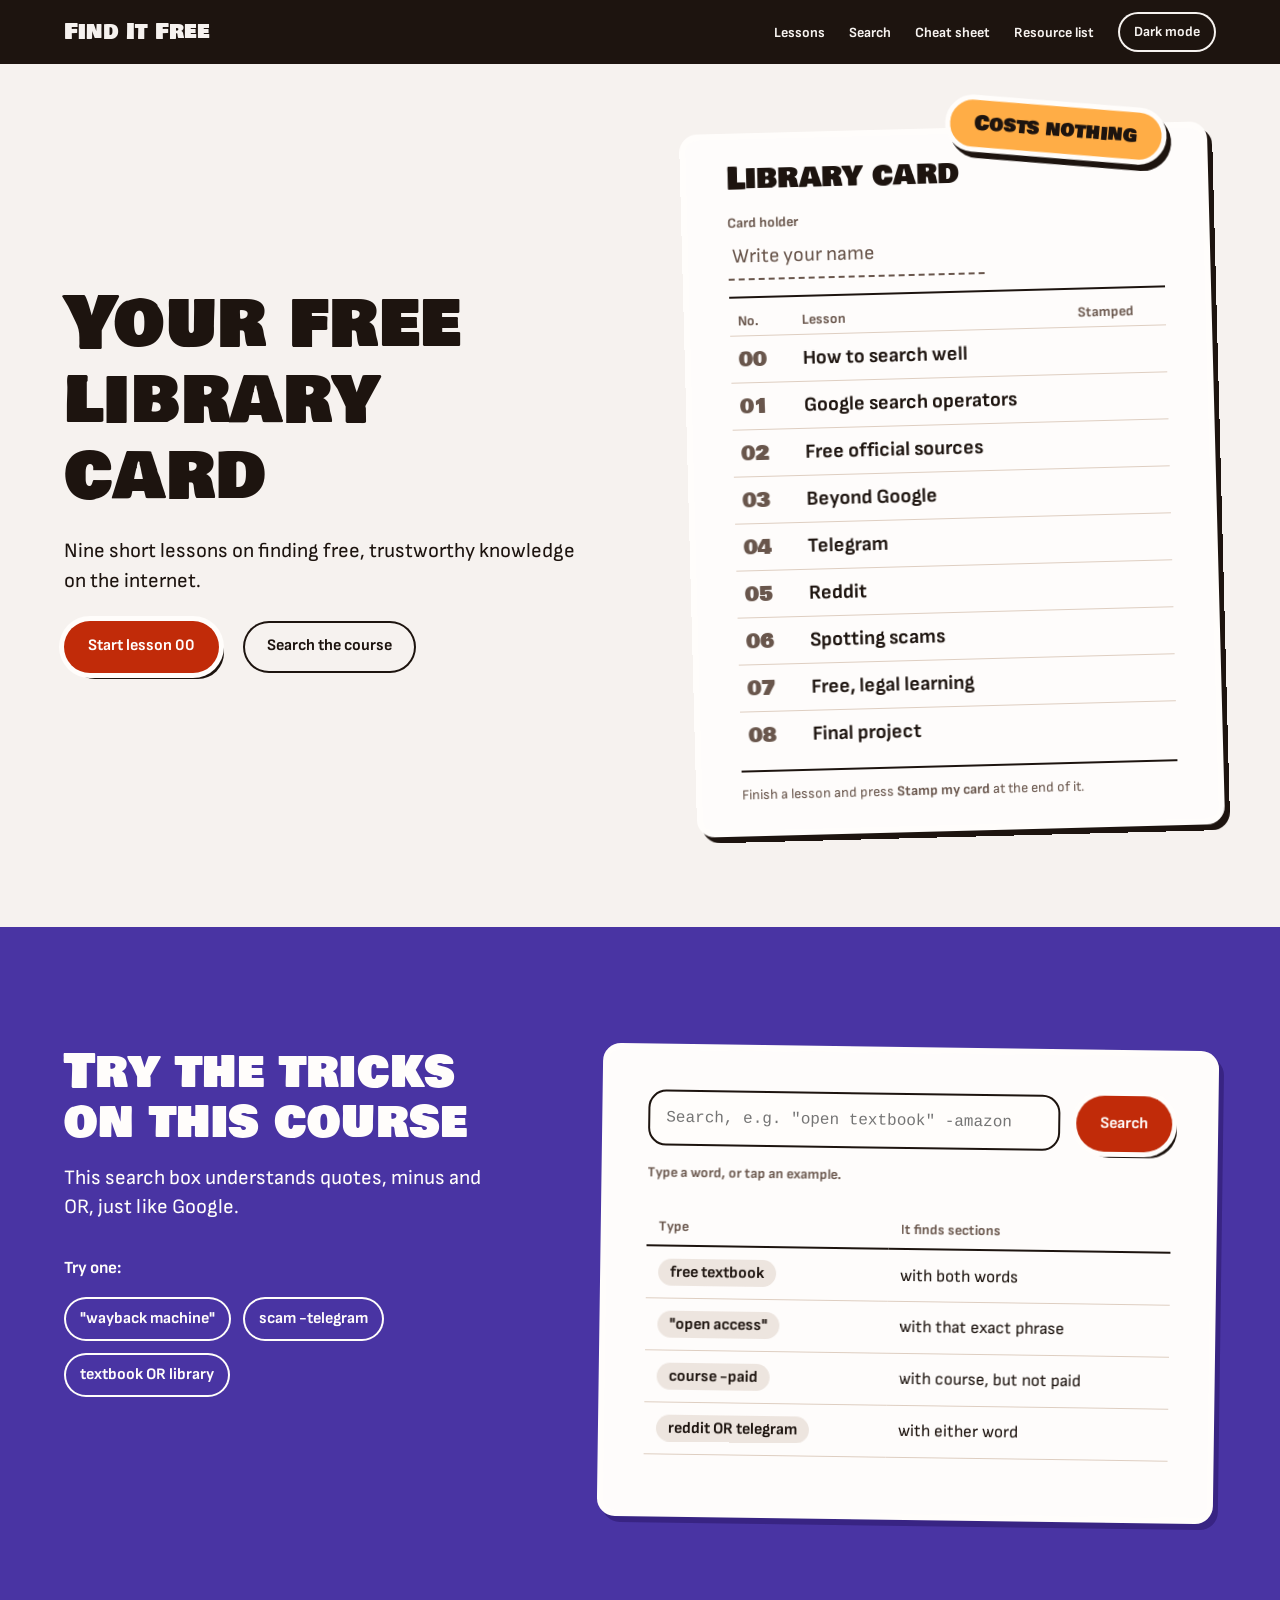
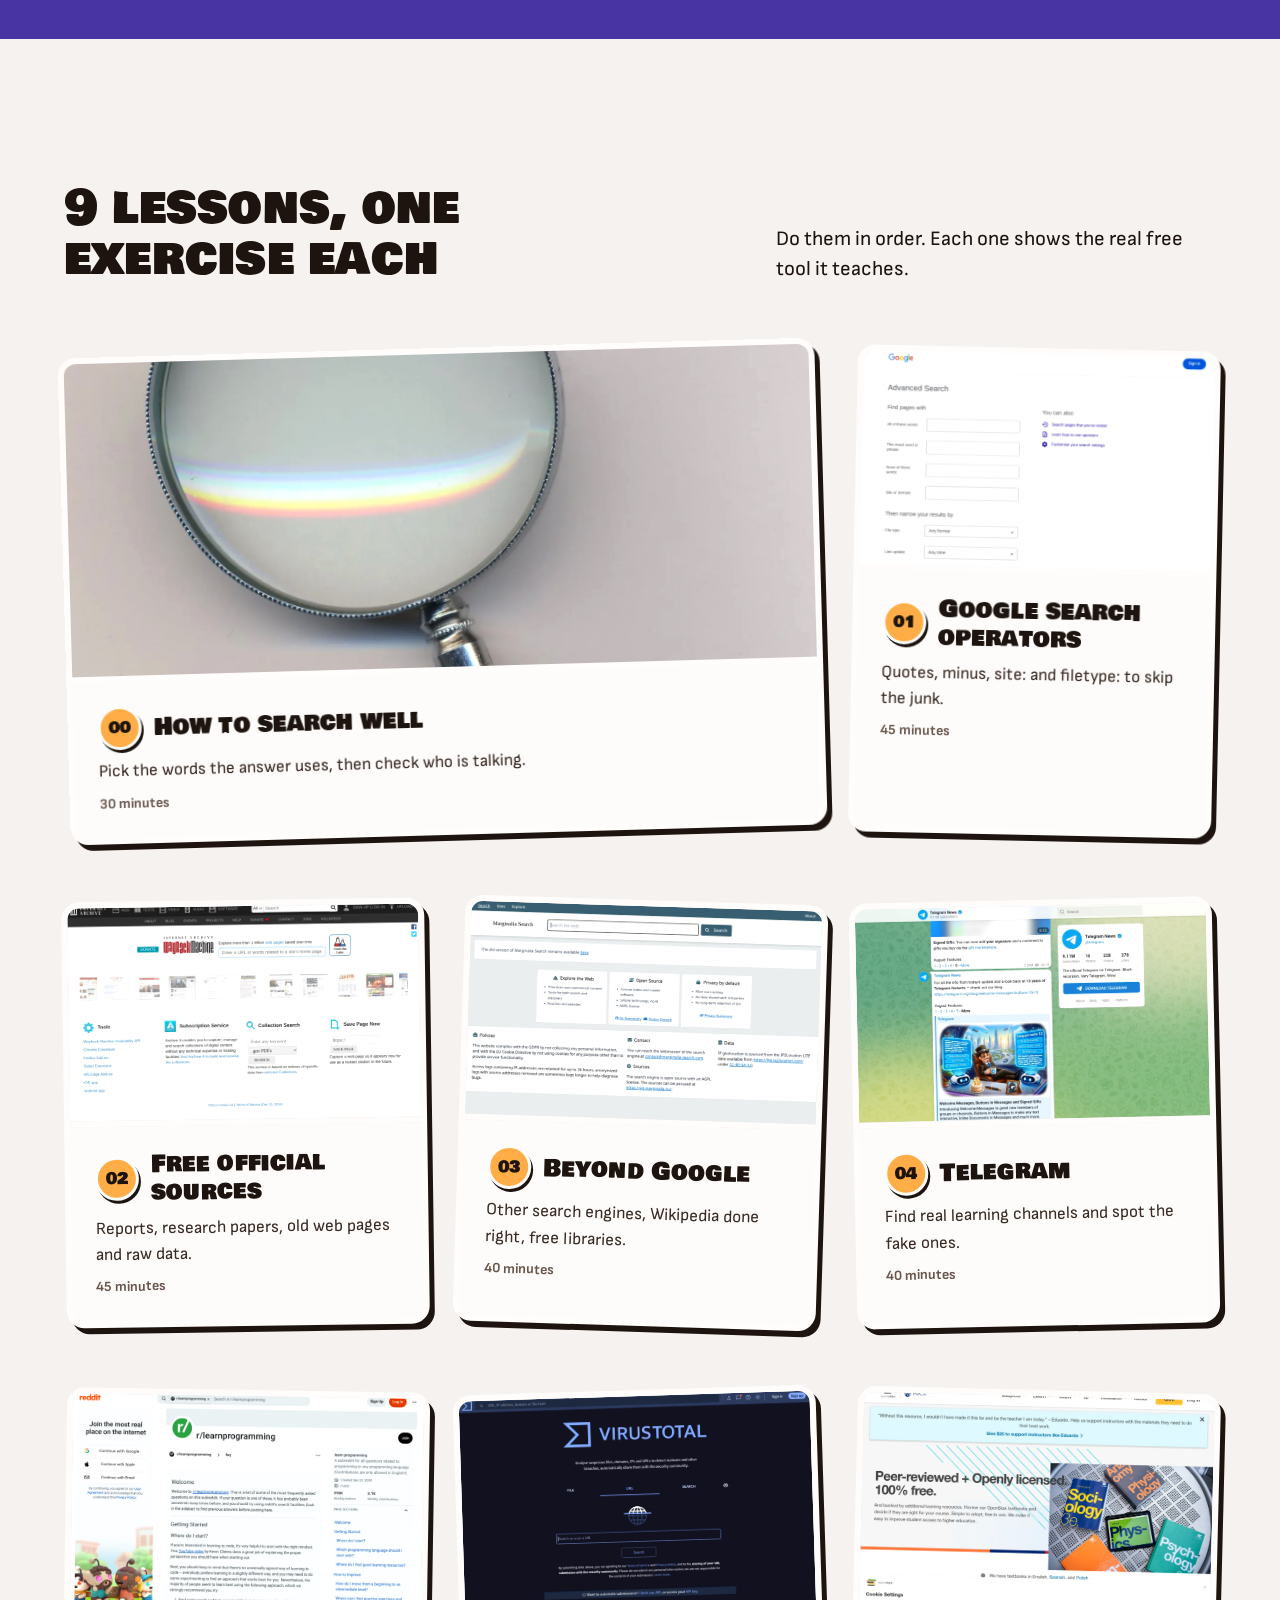
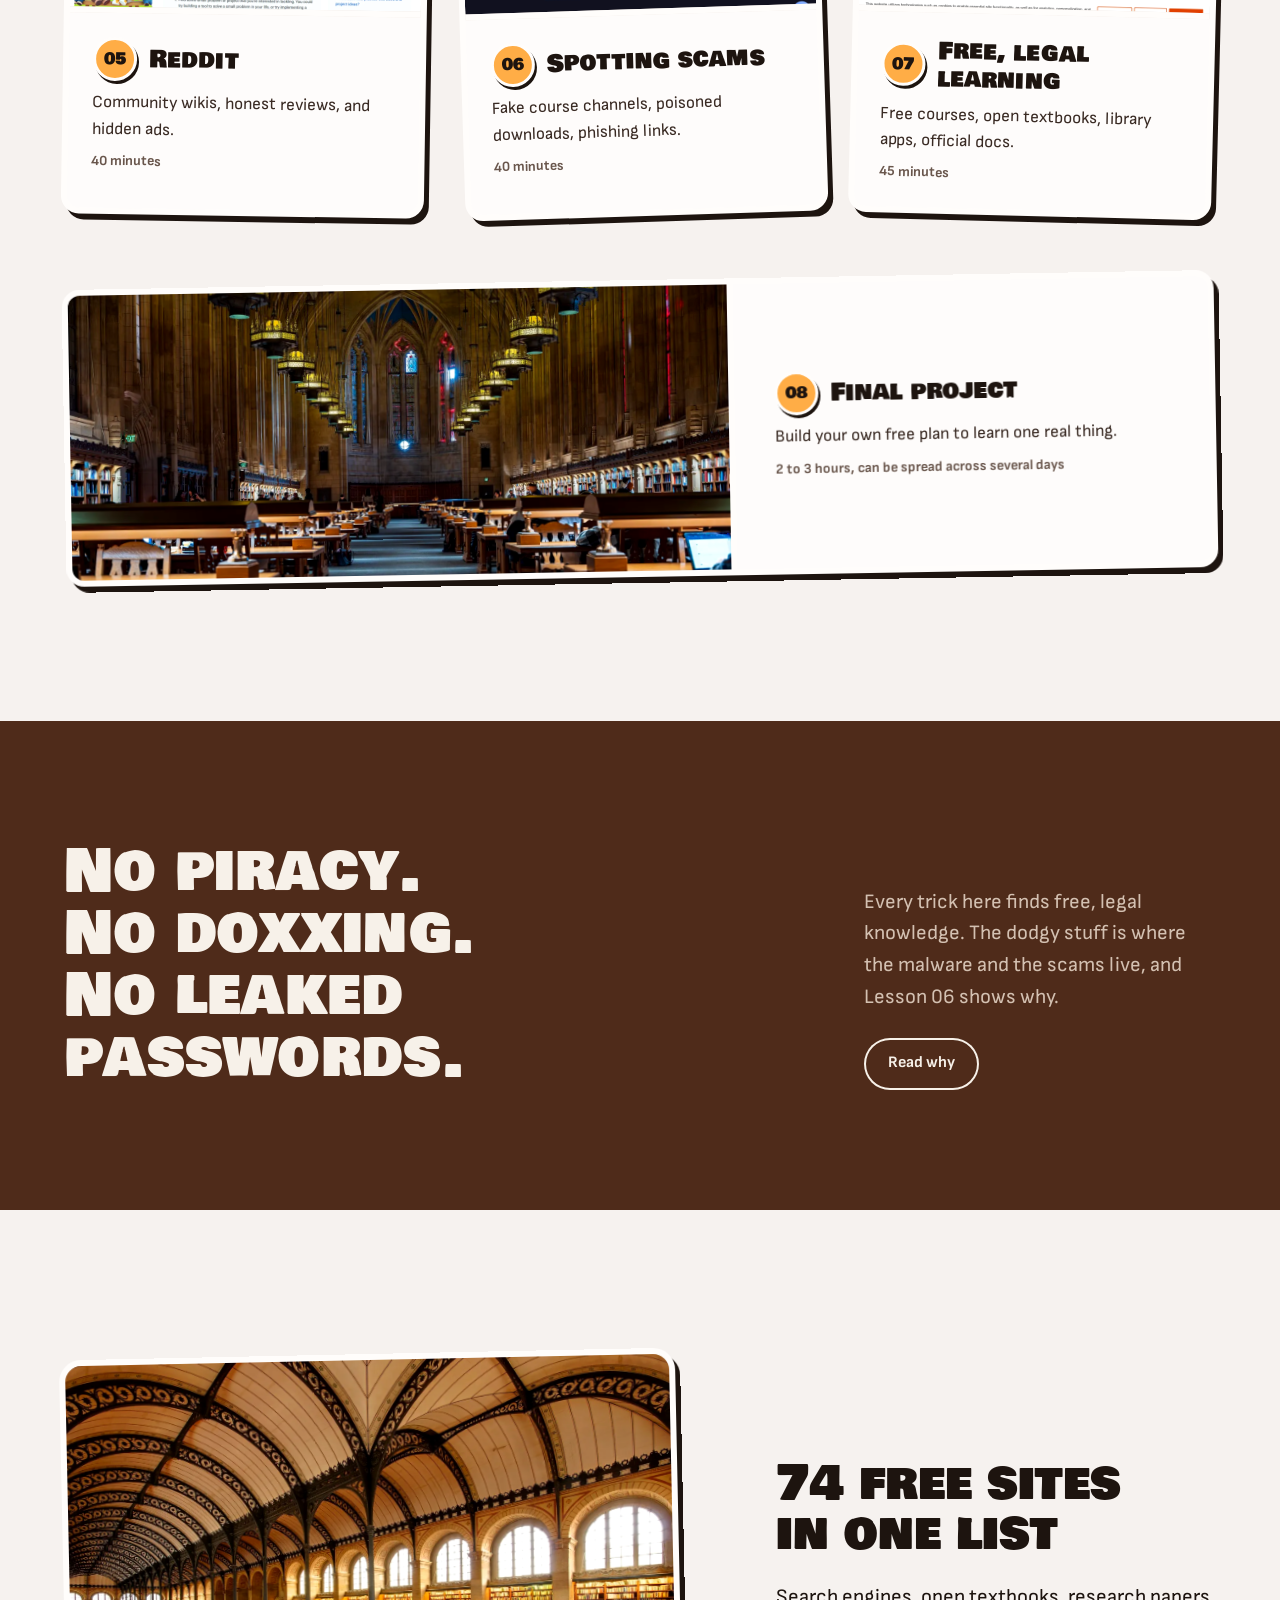
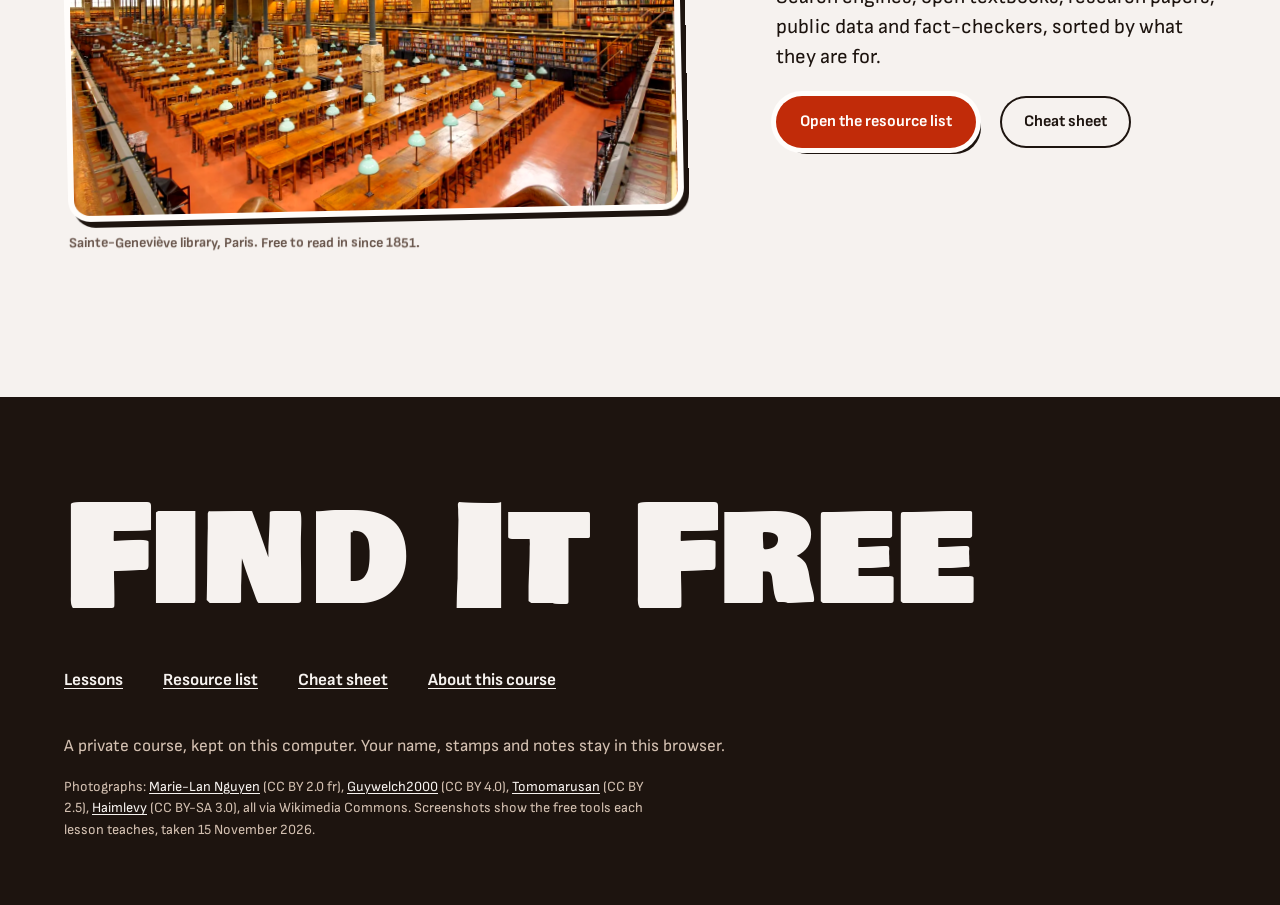
==== commit afcf1aa1: "feat: add dark mode with a light/dark switch to the course site" ====
--- a/site/index.html
+++ b/site/index.html
@@ -9,6 +9,10 @@
 <link rel="preconnect" href="https://fonts.googleapis.com">
 <link rel="preconnect" href="https://fonts.gstatic.com" crossorigin>
 <link href="https://fonts.googleapis.com/css2?family=Bowlby+One+SC&family=Sofia+Sans:wght@400;700&display=swap" rel="stylesheet">
+<script>
+  /* Apply the saved light/dark choice before the page paints, so it never flashes. */
+  try { var t = localStorage.getItem('find-it-free-theme'); if (t === 'light' || t === 'dark') document.documentElement.setAttribute('data-theme', t); } catch (e) {}
+</script>
 <link rel="stylesheet" href="assets/style.css">
 </head>
 <body>
@@ -17,14 +21,17 @@
 <header class="nav">
   <div class="container nav__inner">
     <a class="wordmark" href="index.html">Find It Free</a>
-    <nav aria-label="Main">
-      <ul class="nav__links">
-        <li><a href="#lessons">Lessons</a></li>
-        <li><a href="#search">Search</a></li>
-        <li><a href="lesson.html?l=cheatsheet">Cheat sheet</a></li>
-        <li><a href="lesson.html?l=resources">Resource list</a></li>
-      </ul>
-    </nav>
+    <div class="nav__end">
+      <nav aria-label="Main">
+        <ul class="nav__links">
+          <li><a href="#lessons">Lessons</a></li>
+          <li><a href="#search">Search</a></li>
+          <li><a href="lesson.html?l=cheatsheet">Cheat sheet</a></li>
+          <li><a href="lesson.html?l=resources">Resource list</a></li>
+        </ul>
+      </nav>
+      <button class="theme-toggle" id="theme-toggle" type="button">Dark mode</button>
+    </div>
   </div>
 </header>
 
@@ -227,7 +234,7 @@
       </figure>
       <div class="library__text">
         <h2 id="library-title"><!-- build:sites -->
-73<!-- /build:sites --> free sites in one list</h2>
+74<!-- /build:sites --> free sites in one list</h2>
         <p class="lead">Search engines, open textbooks, research papers, public data and fact-checkers, sorted by what they are for.</p>
         <div class="actions">
           <a class="btn btn--primary" href="lesson.html?l=resources">Open the resource list</a>
--- a/site/assets/style.css
+++ b/site/assets/style.css
@@ -9,7 +9,7 @@
 body { font-size: 1.0625rem; }
 a:hover { text-decoration-color: var(--color-accent); }
 .num { font-variant-numeric: tabular-nums; }
-.skip { position: absolute; left: var(--space-md); top: -100px; z-index: var(--z-tooltip); background: var(--color-ink); color: var(--color-paper); padding: var(--space-xs) var(--space-md); border-radius: var(--radius-pill); }
+.skip { position: absolute; left: var(--space-md); top: -100px; z-index: var(--z-tooltip); background: var(--color-bar); color: var(--color-bar-ink); padding: var(--space-xs) var(--space-md); border-radius: var(--radius-pill); }
 .skip:focus-visible { top: var(--space-md); }
 :focus-visible { outline: 3px solid var(--color-focus); outline-offset: 3px; }
 
@@ -26,13 +26,16 @@
 .actions { display: flex; flex-wrap: wrap; gap: var(--space-md) var(--space-lg); align-items: center; }
 
 /* ---------- Nav ---------- */
-.nav { position: sticky; top: 0; z-index: var(--z-sticky-nav); background: var(--color-ink); color: var(--color-paper); }
+.nav { position: sticky; top: 0; z-index: var(--z-sticky-nav); background: var(--color-bar); color: var(--color-bar-ink); }
 .nav__inner { display: flex; align-items: center; justify-content: space-between; gap: var(--space-lg); min-height: 64px; }
-.wordmark { font-family: var(--font-display); font-size: 1.375rem; color: var(--color-paper); text-decoration: none; white-space: nowrap; }
+.wordmark { font-family: var(--font-display); font-size: 1.375rem; color: var(--color-bar-ink); text-decoration: none; white-space: nowrap; }
 .wordmark:hover { color: var(--color-accent-2); }
 .nav__links { display: flex; gap: var(--space-lg); list-style: none; margin: 0; padding: 0; }
-.nav__links a { color: var(--color-paper); font-weight: 700; font-size: var(--text-sm); text-decoration: none; padding: var(--space-xs) 0; }
+.nav__links a { color: var(--color-bar-ink); font-weight: 700; font-size: var(--text-sm); text-decoration: none; padding: var(--space-xs) 0; }
 .nav__links a:hover { color: var(--color-accent-2); text-decoration: underline; text-decoration-thickness: 2px; }
+.nav__end { display: flex; align-items: center; gap: var(--space-lg); }
+.theme-toggle { min-height: 40px; padding: 0 var(--space-md); border: 0; border-radius: var(--radius-pill); background: transparent; color: var(--color-bar-ink); font-weight: 700; font-size: var(--text-sm); cursor: pointer; box-shadow: inset 0 0 0 2px var(--color-bar-ink); white-space: nowrap; transition: background-color var(--dur-micro) var(--ease-out), color var(--dur-micro) var(--ease-out); }
+.theme-toggle:hover { background: var(--color-bar-ink); color: var(--color-bar); }
 
 /* ---------- Hero: the library card ---------- */
 .hero { padding-block: var(--space-2xl) var(--space-3xl); }
@@ -61,10 +64,10 @@
 .card-title { font-weight: 700; font-size: var(--text-lg); line-height: 1.25; }
 .card-stamp { display: flex; justify-content: center; }
 .libcard__foot { margin-top: var(--space-sm); padding-top: var(--space-sm); border-top: var(--rule-bar) solid var(--color-ink); font-size: var(--text-sm); color: var(--color-muted); }
-.tag { position: absolute; top: calc(var(--space-lg) * -1); right: var(--space-xl); rotate: 6deg; background: var(--color-accent-2); color: var(--color-ink); font-family: var(--font-display); font-size: var(--text-lg); padding: var(--space-xs) var(--space-lg); border: 5px solid var(--color-white); border-radius: var(--radius-pill); box-shadow: var(--shadow-card); }
+.tag { position: absolute; top: calc(var(--space-lg) * -1); right: var(--space-xl); rotate: 6deg; background: var(--color-accent-2); color: var(--color-on-mark); font-family: var(--font-display); font-size: var(--text-lg); padding: var(--space-xs) var(--space-lg); border: 5px solid var(--color-white); border-radius: var(--radius-pill); box-shadow: var(--shadow-card); }
 
 /* The stamp: what you earn. Vermilion acts. */
-.stamp { display: inline-block; rotate: -6deg; background: var(--color-accent); color: var(--color-accent-ink); font-family: var(--font-display); font-size: var(--text-sm); line-height: 1; padding: var(--space-xs) var(--space-sm); border: 3px solid var(--color-white); border-radius: var(--radius-pill); box-shadow: 2px 3px 0 var(--color-ink); white-space: nowrap; }
+.stamp { display: inline-block; rotate: -6deg; background: var(--color-accent); color: var(--color-accent-ink); font-family: var(--font-display); font-size: var(--text-sm); line-height: 1; padding: var(--space-xs) var(--space-sm); border: 3px solid var(--color-white); border-radius: var(--radius-pill); box-shadow: 2px 3px 0 var(--color-shadow); white-space: nowrap; }
 .stamp--big { font-size: var(--text-xl); padding: var(--space-xs) var(--space-lg); border-width: 5px; box-shadow: var(--shadow-card); }
 .stamp.lands { animation: stamp-lands var(--dur-short) var(--ease-out); }
 @keyframes stamp-lands { from { scale: 1.3; opacity: 0; } to { scale: 1; opacity: 1; } }
@@ -79,7 +82,7 @@
 .chip:hover { background: var(--color-indigo-ink); color: var(--color-indigo-deep); }
 .search-box { background: var(--color-paper-3); color: var(--color-ink); border: 6px solid var(--color-white); border-radius: var(--radius-card); box-shadow: 5px 6px 0 var(--color-indigo-deep); padding: var(--space-xl); rotate: 0.8deg; min-height: 420px; }
 .search-box form { display: flex; gap: var(--space-md); }
-.search-box input { flex: 1; min-width: 0; min-height: 56px; padding: 0 var(--space-md); border: 2px solid var(--color-ink); border-radius: var(--radius-card); background: var(--color-white); color: var(--color-ink); font-family: var(--font-code); font-size: var(--text-md); }
+.search-box input { flex: 1; min-width: 0; min-height: 56px; padding: 0 var(--space-md); border: 2px solid var(--color-ink); border-radius: var(--radius-card); background: var(--color-field); color: var(--color-ink); font-family: var(--font-code); font-size: var(--text-md); }
 .search-box input:focus-visible { outline-offset: 2px; }
 .search-help { margin-top: var(--space-md); font-size: var(--text-sm); font-weight: 700; color: var(--color-muted); }
 .results { list-style: none; margin: var(--space-md) 0 0; padding: 0; max-height: 34rem; overflow-y: auto; }
@@ -93,7 +96,7 @@
 .howto th { text-align: left; font-size: var(--text-sm); font-weight: 700; color: var(--color-muted); padding: var(--space-xs) var(--space-sm); border-bottom: var(--rule-bar) solid var(--color-ink); }
 .howto td { padding: var(--space-sm); border-bottom: var(--rule-hair) solid var(--color-rule); }
 .howto kbd { font-family: var(--font-body); font-weight: 700; font-size: var(--text-md); background: var(--color-paper-2); border-radius: var(--radius-pill); padding: var(--space-2xs) var(--space-sm); white-space: nowrap; }
-mark { background: var(--color-accent-2); color: var(--color-ink); border-radius: 4px; padding: 0 var(--space-3xs); }
+mark { background: var(--color-accent-2); color: var(--color-on-mark); border-radius: 4px; padding: 0 var(--space-3xs); }
 
 /* ---------- The lessons ---------- */
 .lessons { padding-block: var(--section-gap); }
@@ -115,7 +118,7 @@
 .lesson-card h3 { font-size: var(--text-title); }
 .lesson-card__blurb { color: var(--color-ink-2); }
 .lesson-card small { font-size: var(--text-sm); font-weight: 700; color: var(--color-muted); }
-.disc { display: inline-grid; place-items: center; flex-shrink: 0; width: 2.75rem; height: 2.75rem; border-radius: 50%; background: var(--color-accent-2); color: var(--color-ink); font-family: var(--font-display); font-size: var(--text-md); border: 3px solid var(--color-white); box-shadow: 2px 3px 0 var(--color-ink); }
+.disc { display: inline-grid; place-items: center; flex-shrink: 0; width: 2.75rem; height: 2.75rem; border-radius: 50%; background: var(--color-accent-2); color: var(--color-on-mark); font-family: var(--font-display); font-size: var(--text-md); border: 3px solid var(--color-white); box-shadow: 2px 3px 0 var(--color-shadow); }
 .disc--big { width: 5.5rem; height: 5.5rem; font-size: var(--text-2xl); border-width: 5px; box-shadow: var(--shadow-card); rotate: -4deg; }
 
 /* ---------- The refusals: brown band ---------- */
@@ -133,19 +136,20 @@
 .library__text { display: grid; gap: var(--space-lg); }
 
 /* ---------- Pictures in die-cut frames ---------- */
+img { filter: brightness(var(--photo-dim)); }
 .shot { display: block; position: relative; overflow: hidden; background: var(--color-slot); }
 .shot > img { position: absolute; inset: 0; width: 100%; height: 100%; object-fit: cover; }
 .shot--big, .shot--lesson { aspect-ratio: 4 / 3; border: 6px solid var(--color-white); border-radius: var(--radius-photo); box-shadow: var(--shadow-card); }
 .shot--lesson { aspect-ratio: 16 / 9; }
 
 /* ---------- Footer ---------- */
-.footer { background: var(--color-ink); color: var(--color-paper); padding-block: var(--space-3xl) var(--space-2xl); }
-.footer__mark { font-family: var(--font-display); font-size: clamp(3rem, 11vw, 10rem); line-height: 0.95; color: var(--color-paper); }
+.footer { background: var(--color-bar); color: var(--color-bar-ink); padding-block: var(--space-3xl) var(--space-2xl); }
+.footer__mark { font-family: var(--font-display); font-size: clamp(3rem, 11vw, 10rem); line-height: 0.95; color: var(--color-bar-ink); }
 .footer__links { display: flex; flex-wrap: wrap; gap: var(--space-md) var(--space-xl); list-style: none; margin: var(--space-xl) 0 0; padding: 0; }
-.footer__links a { font-weight: 700; color: var(--color-paper); }
+.footer__links a { font-weight: 700; color: var(--color-bar-ink); }
 .footer__note { margin-top: var(--space-xl); color: var(--color-brown-mute); }
 .footer__credits { margin-top: var(--space-md); max-width: 75ch; font-size: var(--text-sm); color: var(--color-brown-mute); }
-.footer__credits a { color: var(--color-paper); }
+.footer__credits a { color: var(--color-bar-ink); }
 .footer--small .footer__mark { font-size: clamp(2.5rem, 7vw, 6rem); }
 
 /* ---------- Lesson page ---------- */
@@ -167,11 +171,11 @@
 .prose li + li { margin-top: var(--space-xs); }
 .prose li::marker { color: var(--color-accent); font-weight: 700; }
 .prose a { color: var(--color-ink); text-decoration-color: var(--color-accent); text-decoration-thickness: 2px; }
-.prose a:hover { background: var(--color-accent-2); }
+.prose a:hover { background: var(--color-accent-2); color: var(--color-on-mark); }
 .prose strong { font-weight: 700; }
 .prose hr { border: 0; border-top: var(--rule-bar) dashed var(--color-rule); margin-block: var(--space-2xl); }
 .prose code { font-family: var(--font-code); font-size: 0.88em; background: var(--color-paper-2); border-radius: 6px; padding: 0.1em 0.35em; overflow-wrap: anywhere; }
-.prose pre { background: var(--color-ink); color: var(--color-paper); border-radius: var(--radius-card); padding: var(--space-lg); overflow-x: auto; }
+.prose pre { background: var(--color-bar); color: var(--color-bar-ink); border-radius: var(--radius-card); padding: var(--space-lg); overflow-x: auto; }
 .prose pre code { background: none; padding: 0; color: inherit; font-size: 0.95rem; line-height: 1.7; overflow-wrap: normal; }
 .prose blockquote { margin: var(--space-lg) 0 0; padding: var(--space-md) var(--space-lg); background: var(--color-paper-3); border: 3px solid var(--color-accent-2); border-radius: var(--radius-card); }
 .prose blockquote > * + * { margin-top: var(--space-xs); }
@@ -204,7 +208,7 @@
 .side__toc a { display: block; padding: var(--space-2xs) 0; font-size: var(--text-sm); font-weight: 700; color: var(--color-ink-2); text-decoration: none; }
 .side__toc a:hover { color: var(--color-ink); text-decoration: underline; text-decoration-color: var(--color-accent); text-decoration-thickness: 2px; }
 .side__notes { display: grid; gap: var(--space-sm); }
-.side__notes textarea { width: 100%; padding: var(--space-sm); border: 2px solid var(--color-ink); border-radius: var(--radius-card); background: var(--color-white); color: var(--color-ink); font-size: var(--text-md); line-height: 1.5; resize: vertical; }
+.side__notes textarea { width: 100%; padding: var(--space-sm); border: 2px solid var(--color-ink); border-radius: var(--radius-card); background: var(--color-field); color: var(--color-ink); font-size: var(--text-md); line-height: 1.5; resize: vertical; }
 .side__hint { font-size: var(--text-sm); color: var(--color-muted); }
 
 .pager { display: flex; justify-content: space-between; gap: var(--space-lg); padding-block: var(--space-xl) var(--space-3xl); }
@@ -231,7 +235,9 @@
   .lessons__head, .refuse__grid { grid-template-columns: minmax(0, 1fr); }
 }
 @media (max-width: 40rem) {
-  .nav__links li:nth-child(n+3) { display: none; }
+  .nav__links li:nth-child(n+2) { display: none; }
+  .nav__end { gap: var(--space-md); }
+  .wordmark { font-size: 1.125rem; }
   .hero { padding-block: var(--space-xl) var(--space-2xl); }
   .libcard { padding: var(--space-md); }
   .libcard__cols, .libcard__rows a { grid-template-columns: 2.25rem minmax(0, 1fr) 5.25rem; gap: var(--space-xs); }
@@ -256,6 +262,9 @@
   .lesson-card:last-child .shot { aspect-ratio: 16 / 10; border-right: 0; border-bottom: 6px solid var(--color-white); }
   .lesson-card:last-child .lesson-card__text { padding: var(--space-lg); }
 }
+@media (max-width: 24rem) {
+  .nav__links { display: none; }
+}
 @media (prefers-reduced-motion: reduce) {
   .stamp.lands, .card-wrap { animation: none; }
   .lesson-card > a:hover, .pager__link:hover { translate: none; rotate: none; }
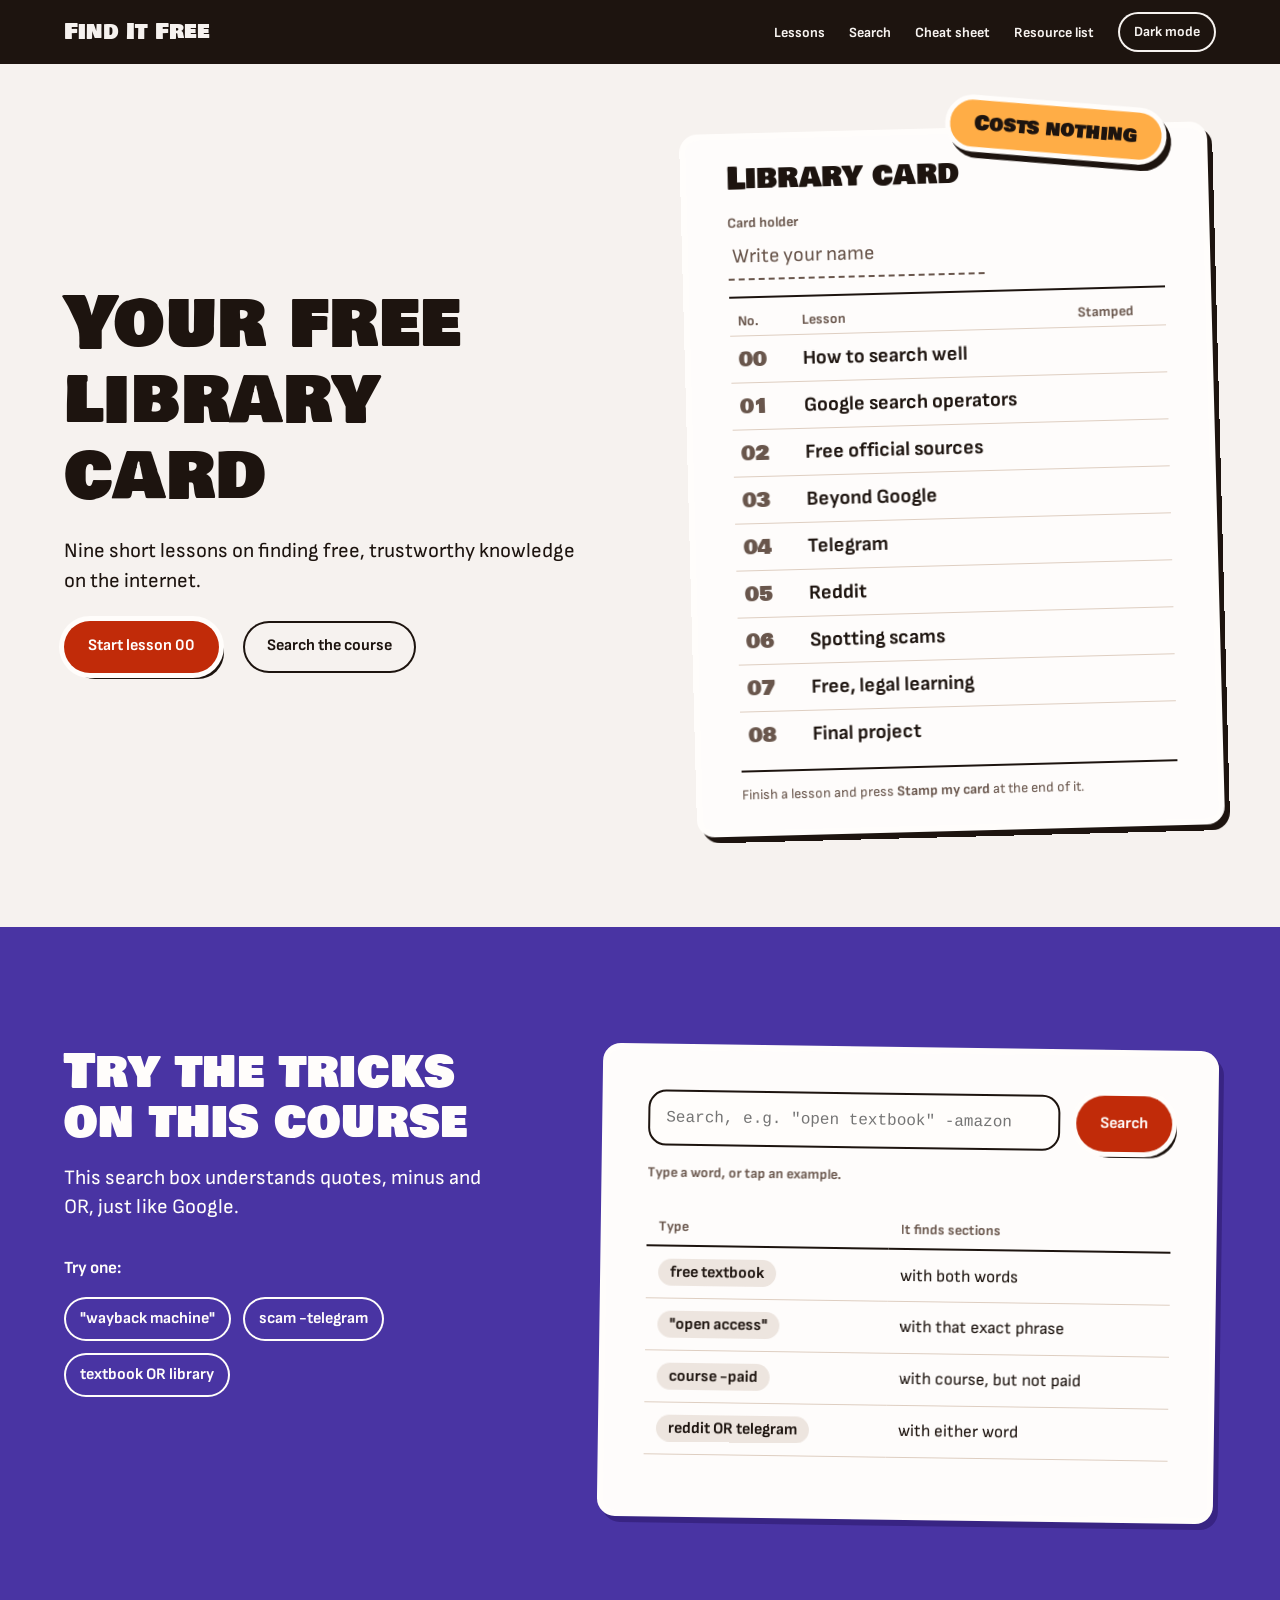
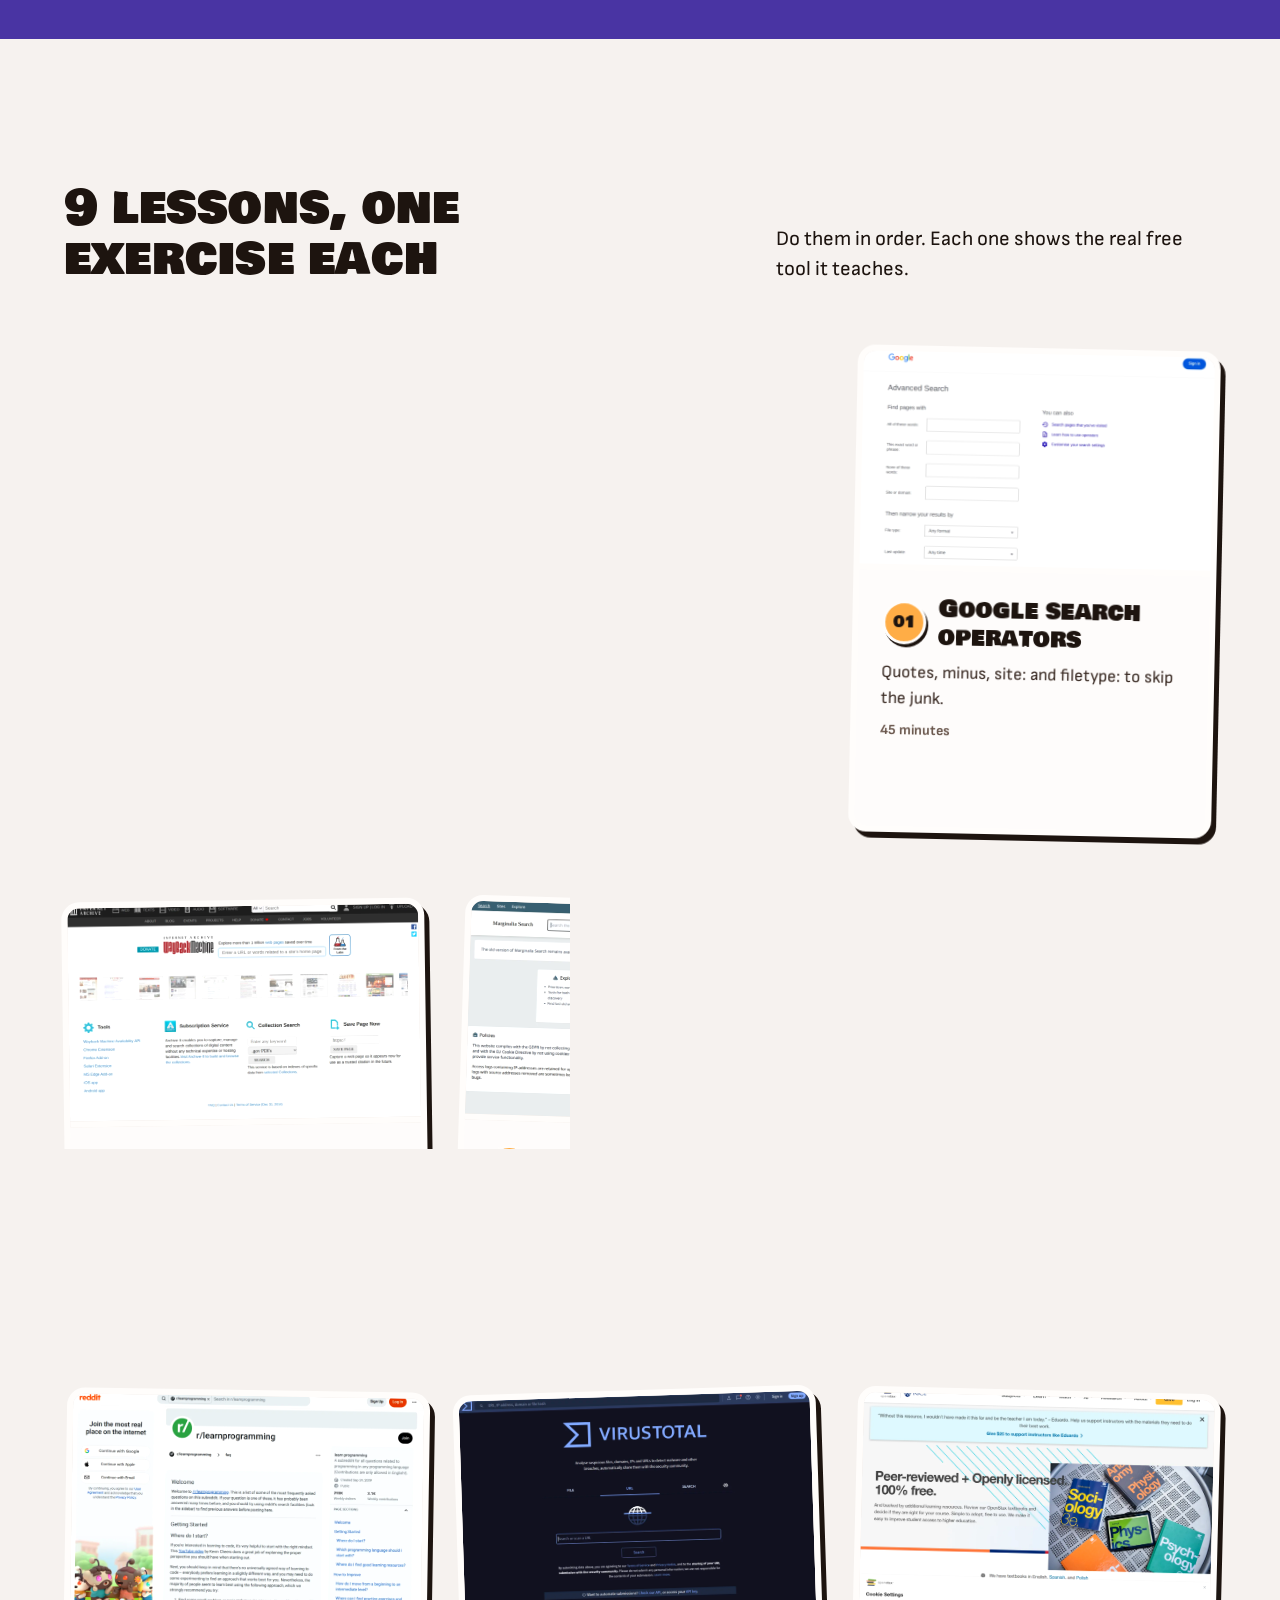
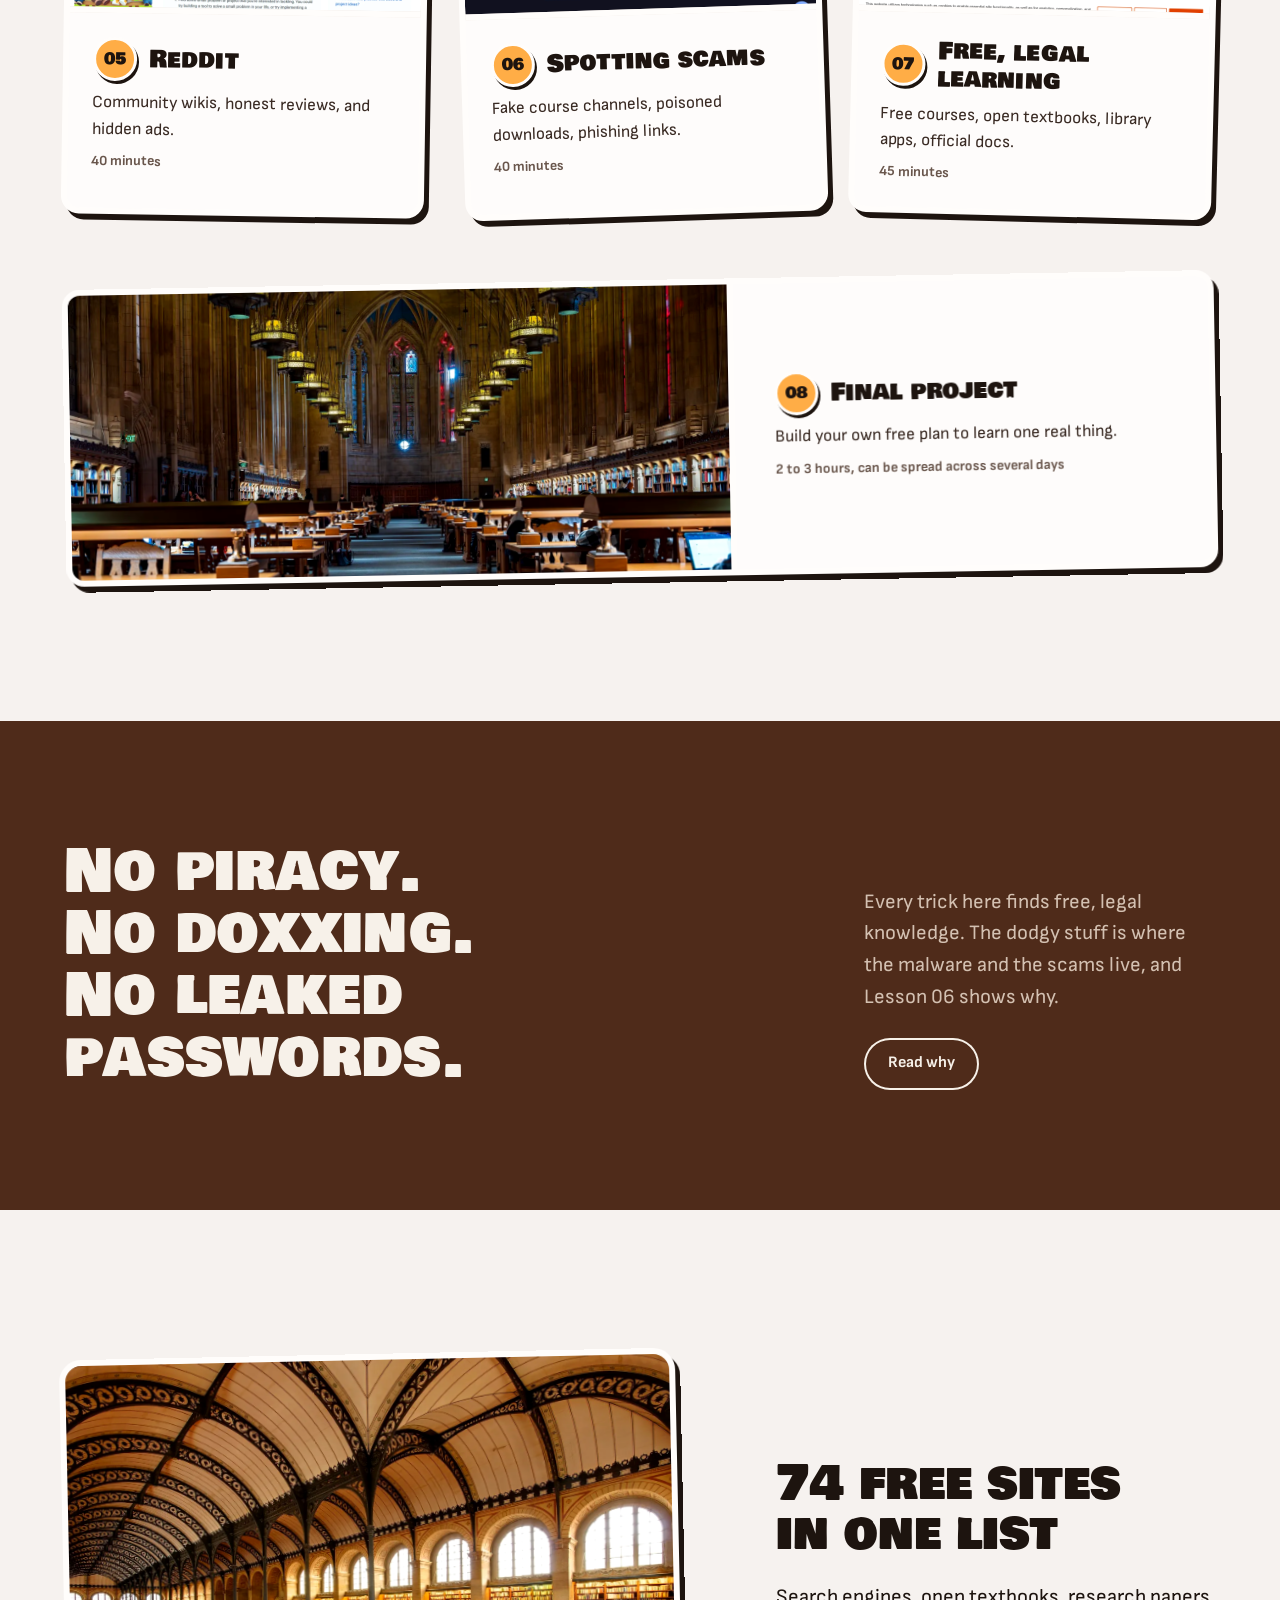
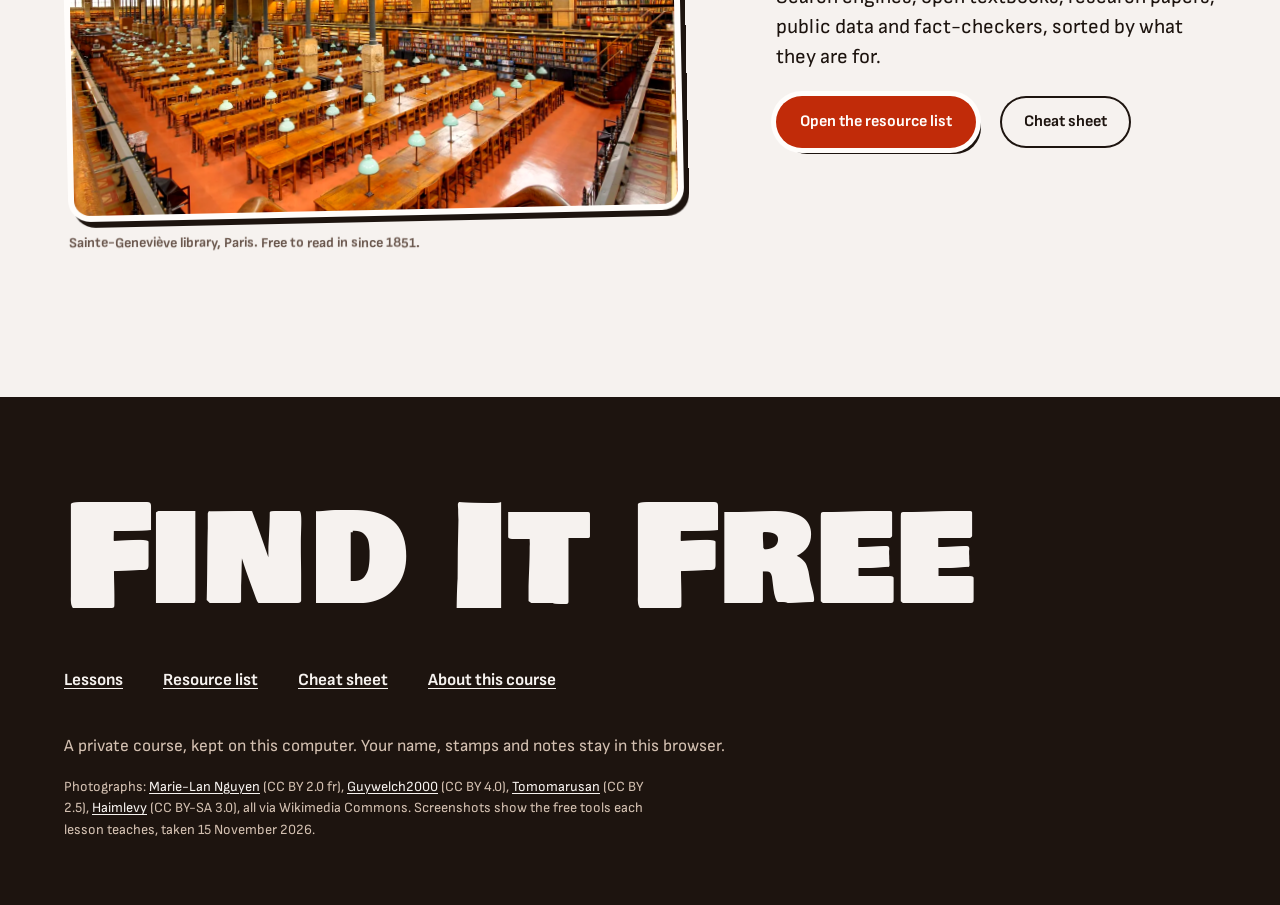
==== commit 1bb2a25e: "fix: stamp style and script links with a version so browsers drop stale copies after an update" ====
--- a/site/index.html
+++ b/site/index.html
@@ -13,7 +13,7 @@
   /* Apply the saved light/dark choice before the page paints, so it never flashes. */
   try { var t = localStorage.getItem('find-it-free-theme'); if (t === 'light' || t === 'dark') document.documentElement.setAttribute('data-theme', t); } catch (e) {}
 </script>
-<link rel="stylesheet" href="assets/style.css">
+<link rel="stylesheet" href="assets/style.css?v=d560d1c6">
 </head>
 <body>
 <a class="skip" href="#main">Skip to the lessons</a>
@@ -259,7 +259,7 @@
   </div>
 </footer>
 
-<script src="assets/course-data.js"></script>
-<script src="assets/app.js"></script>
+<script src="assets/course-data.js?v=1e2bf165"></script>
+<script src="assets/app.js?v=7fb96a69"></script>
 </body>
 </html>
--- a/site/assets/style.css
+++ b/site/assets/style.css
@@ -2,8 +2,8 @@
  * hero: Stage, the library card on 7 columns · nav: edge-aligned, wordmark and four links · footer: mast · imagery: screenshots 7 (the tools each lesson teaches), library photos 4 (Wikimedia Commons) · signature: the library card that gets a date stamp per finished lesson · sticker: sheet
  * axes: light/display-heavy/chromatic-red-orange · posture: full-palette (vermilion acts, marigold marks, brown band, indigo field) · contrast: pass · fold: pass · v2.0.0 */
 /* Hallmark · pre-emit critique: P4 H4 E4 S4 R3 V4 · weakest: R (nine identical-shape lesson cards), broken with alternate tilts, a lead card spanning two columns and real screenshots per card */
-@import url("../tokens.css");
-@import url("../base.css");
+@import url("../tokens.css?v=9830673c");
+@import url("../base.css?v=75f3de92");
 
 /* ---------- Page ---------- */
 body { font-size: 1.0625rem; }
